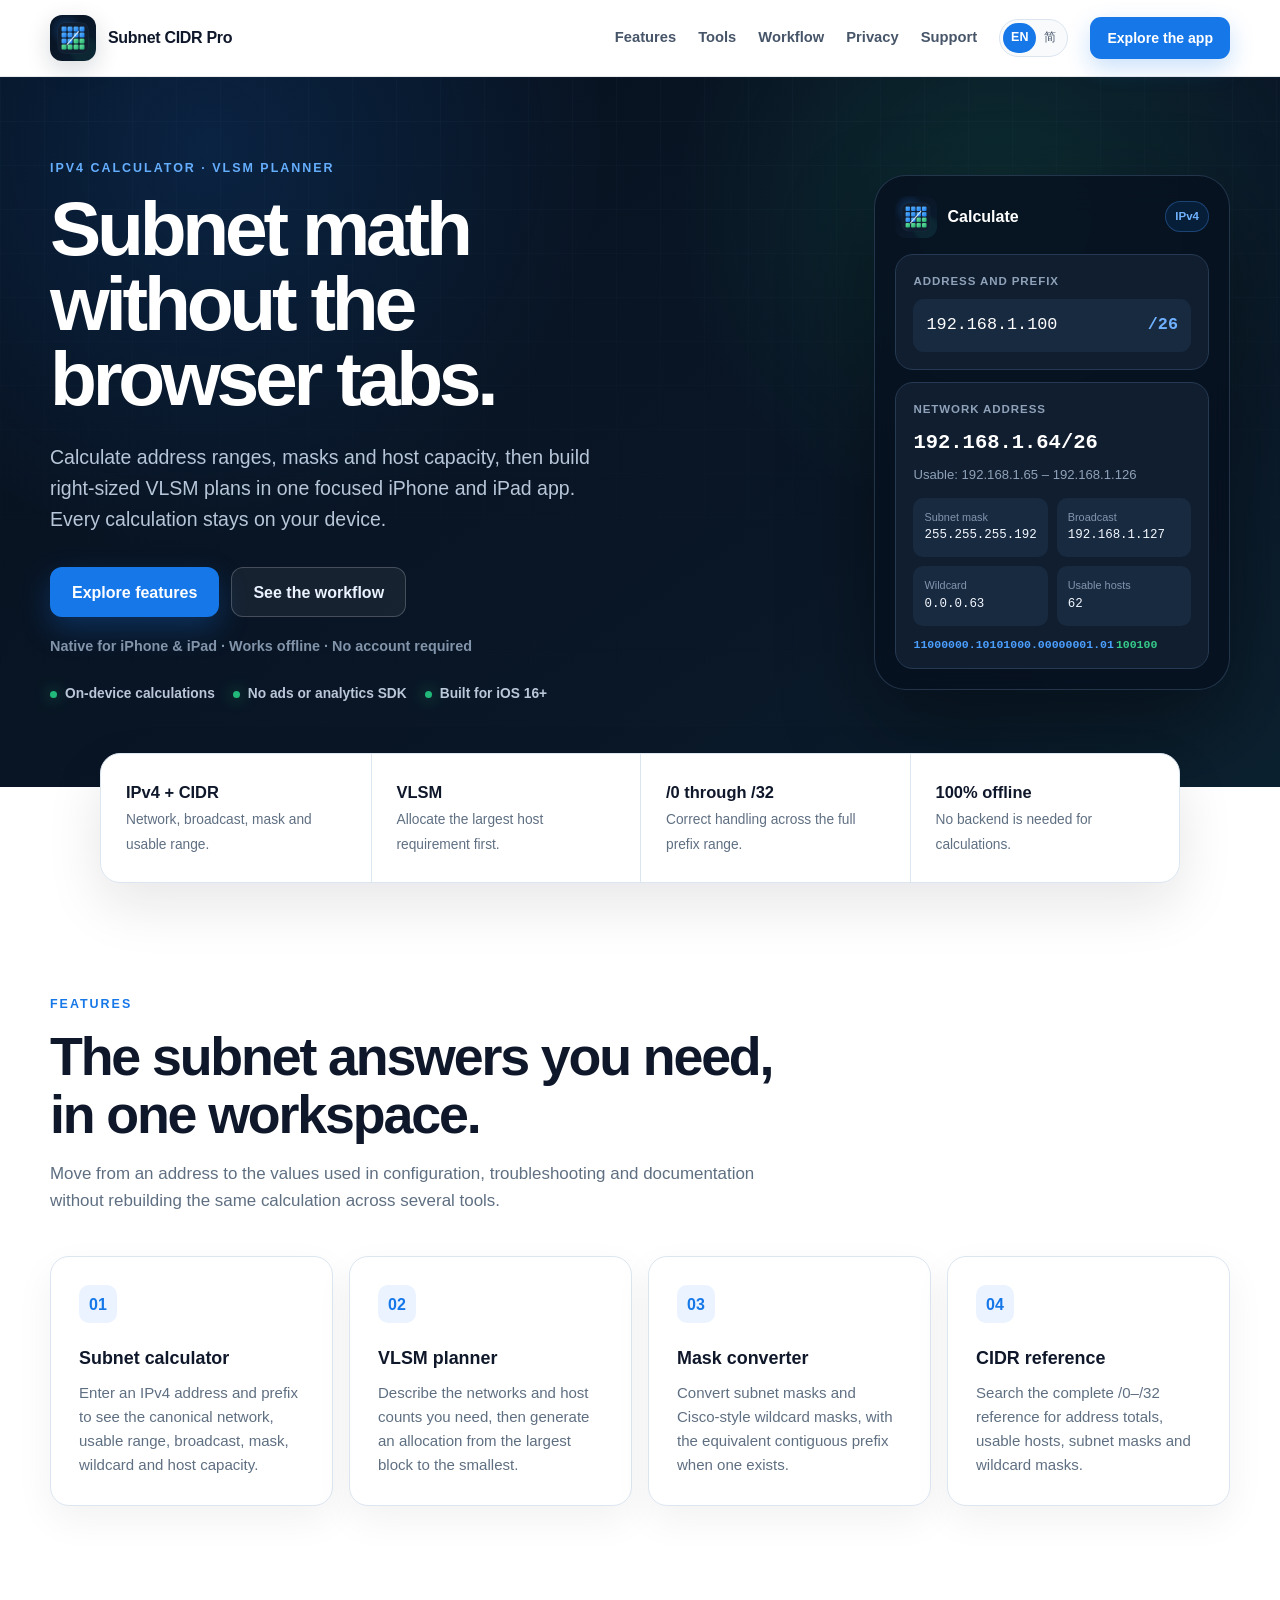
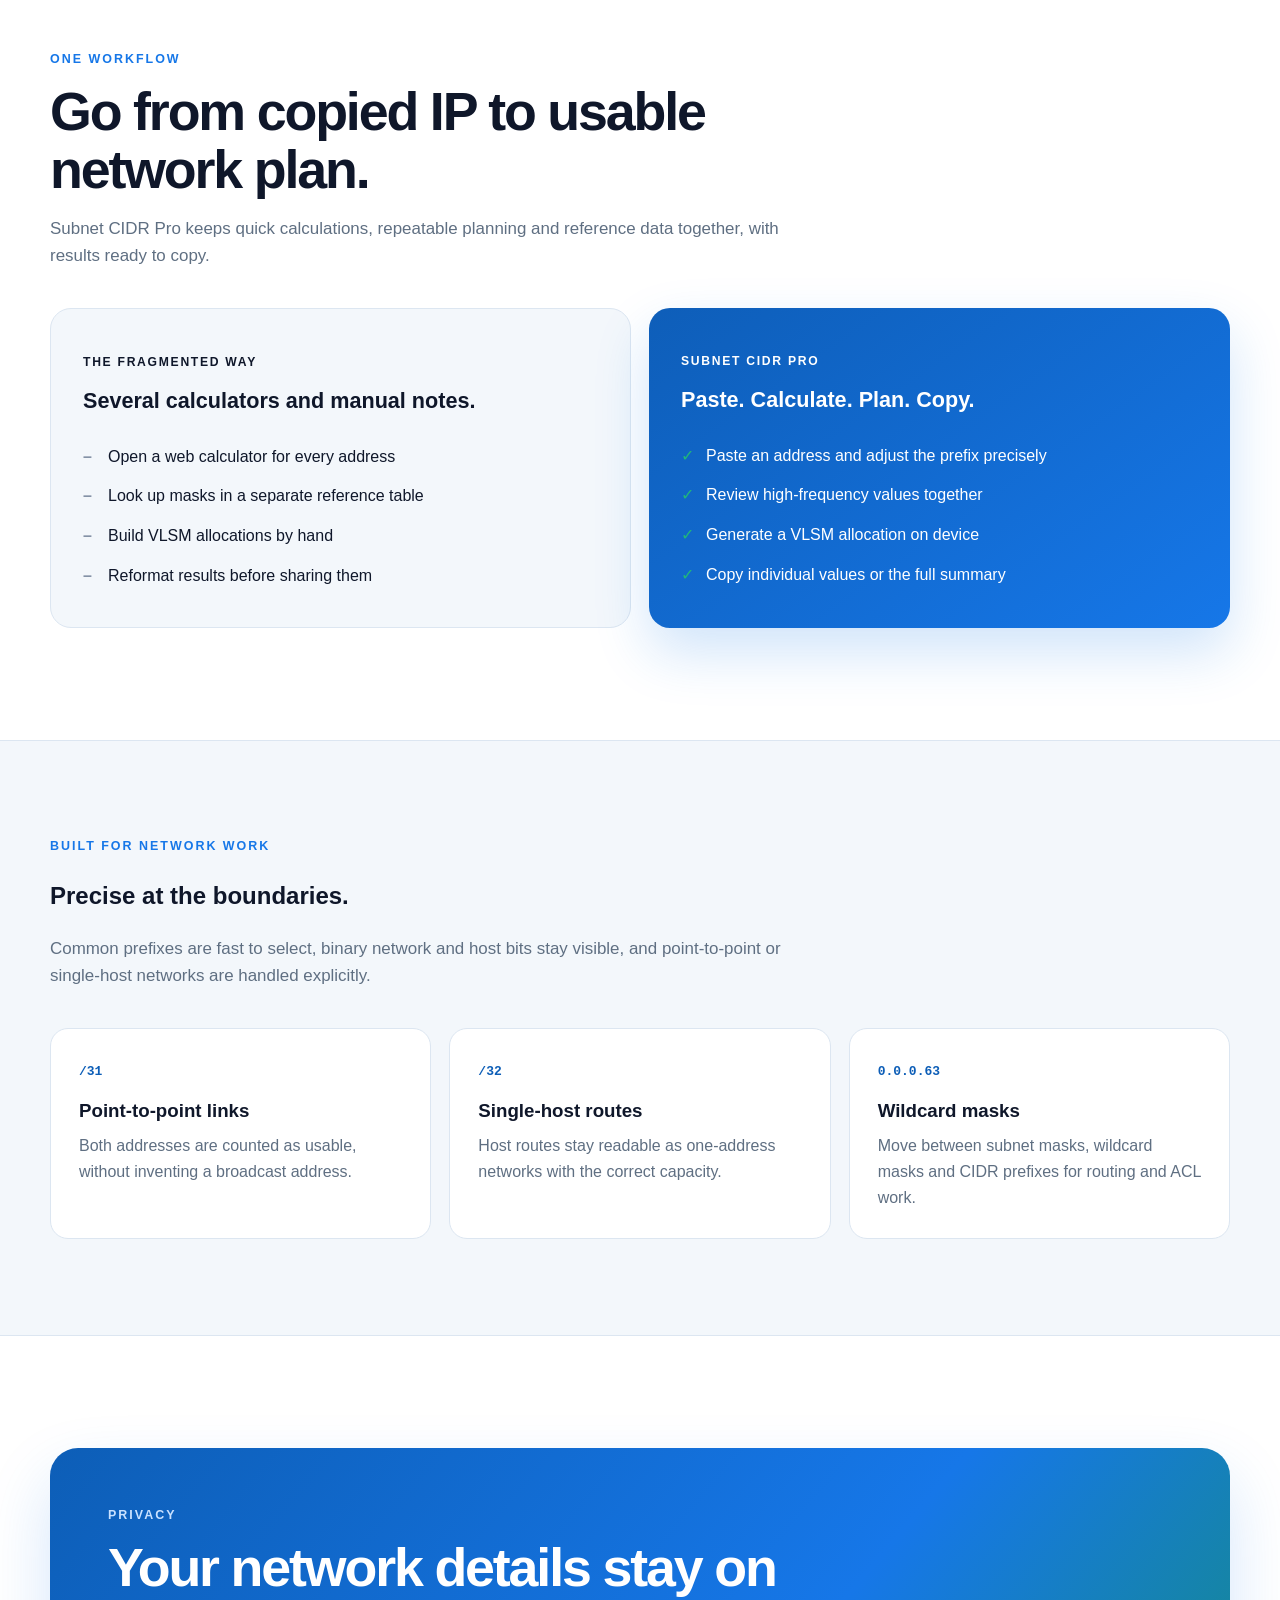
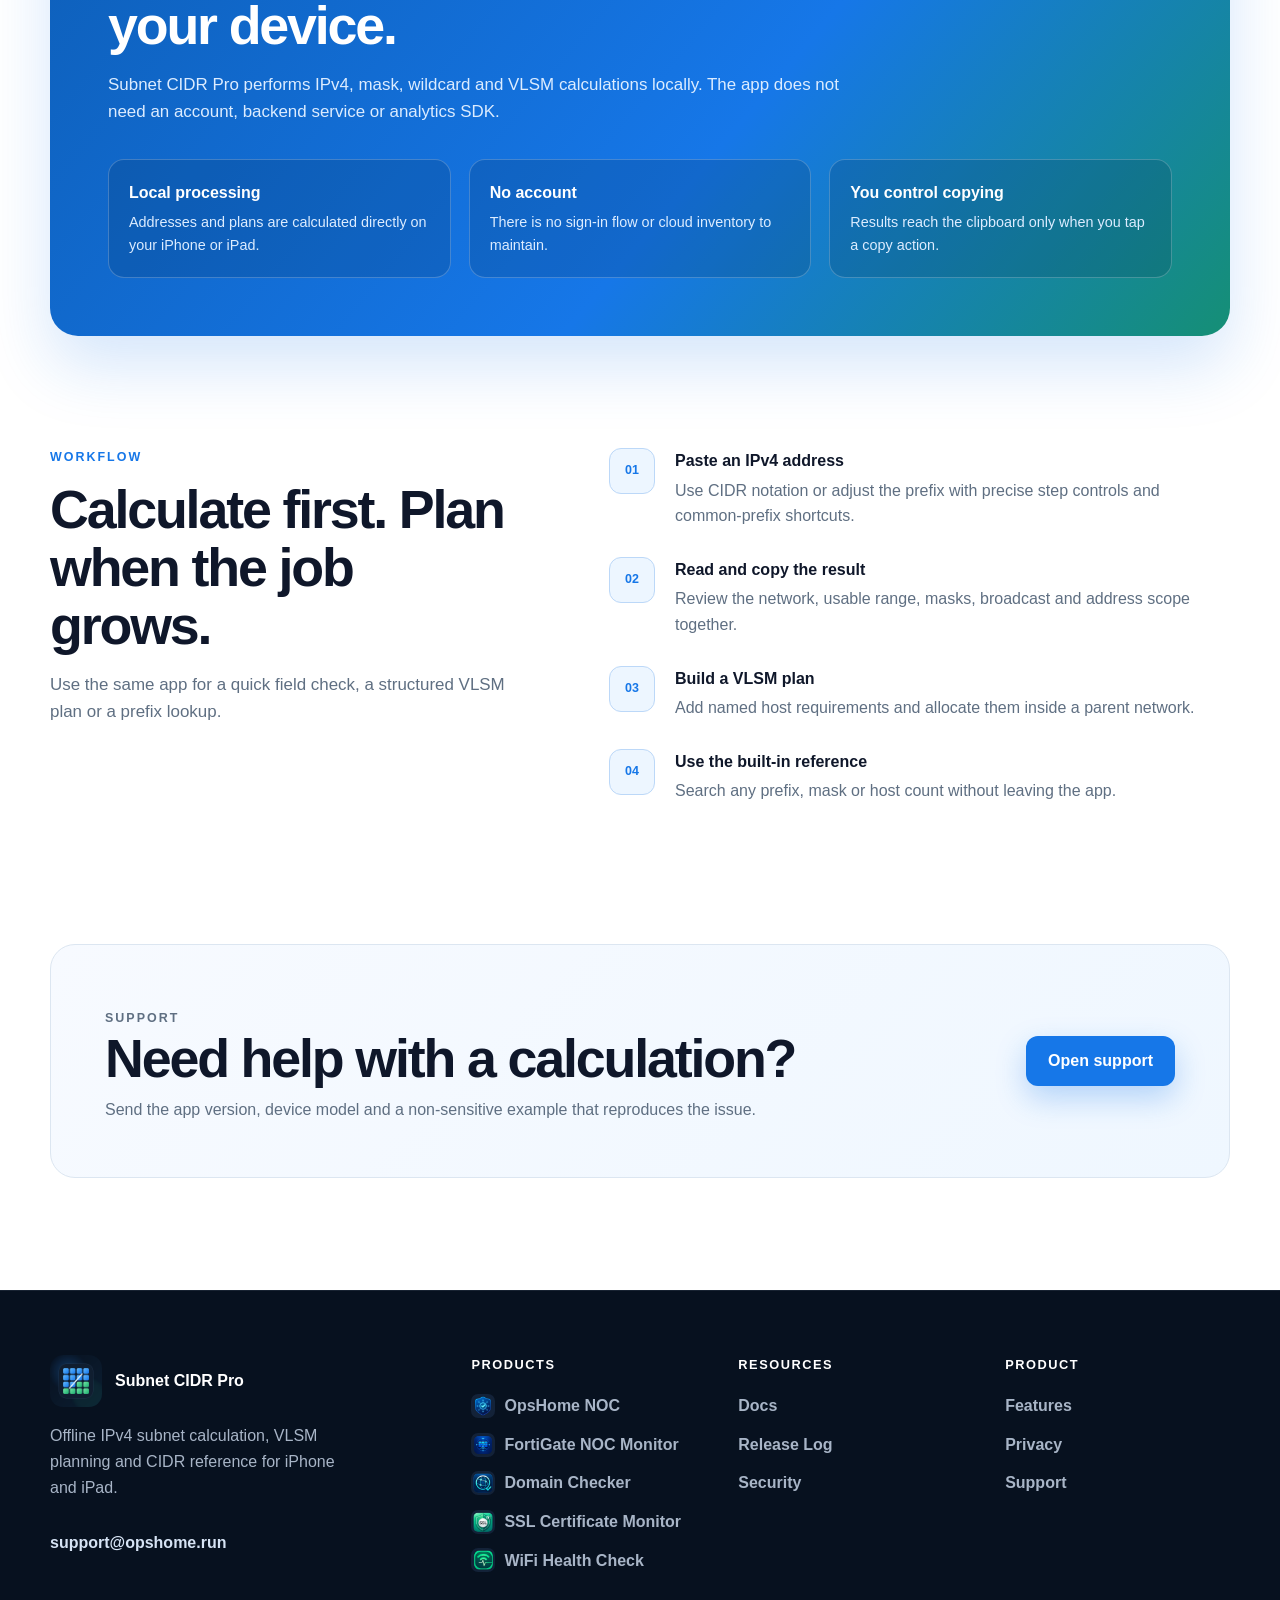
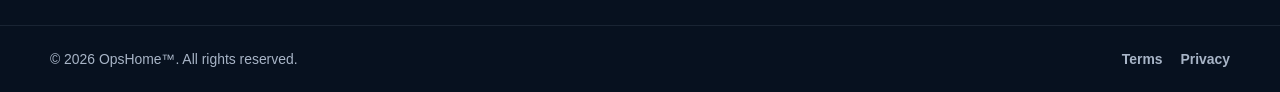
==== docs/index.html @ 318b5d84 "Add files via upload" ====
<!doctype html>
<html lang="en">
<head>
  <meta charset="utf-8">
  <meta name="viewport" content="width=device-width, initial-scale=1">
  <title>Subnet CIDR Pro — IPv4 Calculator & VLSM Planner</title>
  <meta name="description" content="Calculate IPv4 networks, subnet masks, wildcard masks and usable ranges, build VLSM plans, and use a complete CIDR reference offline on iPhone and iPad.">
  <link rel="canonical" href="https://opshome.run/docs/">
  <link rel="alternate" hreflang="en" href="https://opshome.run/docs/">
  <link rel="alternate" hreflang="zh-CN" href="https://opshome.run/docs/zh-cn/">
  <link rel="alternate" hreflang="x-default" href="https://opshome.run/docs/">
  <meta name="robots" content="index,follow,max-image-preview:large,max-snippet:-1">
  <meta property="og:type" content="website">
  <meta property="og:url" content="https://opshome.run/docs/">
  <meta property="og:title" content="Subnet CIDR Pro — IPv4 Calculator & VLSM Planner">
  <meta property="og:description" content="Fast, private IPv4 subnet calculations and VLSM planning on iPhone and iPad.">
  <meta property="og:image" content="https://opshome.run/docs/assets/images/app-logo.png">
  <meta property="og:site_name" content="Subnet CIDR Pro">
  <meta name="twitter:card" content="summary">
  <meta name="twitter:site" content="@opshome_NOC">
  <link rel="icon" sizes="32x32" type="image/png" href="/docs/assets/images/favicon-32.png">
  <link rel="icon" sizes="16x16" type="image/png" href="/docs/assets/images/favicon-16.png">
  <link rel="apple-touch-icon" href="/docs/assets/images/apple-touch-icon.png">
  <link rel="manifest" href="/docs/site.webmanifest">
  <link rel="stylesheet" href="/docs/styles.css?v=20260927-1">
  <link rel="stylesheet" href="/docs/assets/css/header-footer.css?v=20260927-1">
  <script type="application/ld+json">
  {
    "@context": "https://schema.org",
    "@graph": [
      {"@type":"Organization","@id":"https://opshome.run/#organization","name":"OpsHome","url":"https://opshome.run/","logo":"https://opshome.run/brand-logo.png"},
      {"@type":"SoftwareApplication","@id":"https://opshome.run/docs/#app","name":"Subnet CIDR Pro","applicationCategory":"UtilitiesApplication","operatingSystem":"iOS 16 or later, iPadOS 16 or later","url":"https://opshome.run/docs/","description":"An offline IPv4 subnet calculator, VLSM planner, mask converter and CIDR reference for iPhone and iPad.","featureList":["IPv4 and CIDR network calculations","Subnet and wildcard mask conversion","VLSM network planning","Complete prefix reference from /0 to /32","On-device processing"],"publisher":{"@id":"https://opshome.run/#organization"}}
    ]
  }
  </script>
</head>
<body>
  <header class="site-header"><div class="nav">
    <a class="brand" href="/docs/" aria-label="Subnet CIDR Pro home"><img src="/docs/assets/images/app-logo.png" width="46" height="46" alt="Subnet CIDR Pro app icon"><span>Subnet CIDR Pro</span></a>
    <button class="menu-button" type="button" aria-label="Menu" aria-expanded="false" data-menu-button>Menu</button>
    <div class="nav-menu" data-nav-menu>
      <nav class="nav-links" aria-label="Primary navigation"><a href="/docs/#features">Features</a><a href="/docs/#tools">Tools</a><a href="/docs/#workflow">Workflow</a><a href="/docs/privacy/">Privacy</a><a href="/docs/support/">Support</a></nav>
      <div class="lang" aria-label="Language"><a class="active" href="/docs/" lang="en">EN</a><a href="/docs/zh-cn/" lang="zh-Hans">简</a></div>
      <a class="nav-cta" href="#features">Explore the app</a>
    </div>
  </div></header>

  <main>
    <section class="hero"><div class="hero-layout">
      <div class="hero-content">
        <p class="eyebrow">IPv4 CALCULATOR · VLSM PLANNER</p>
        <h1>Subnet math without the browser tabs.</h1>
        <p class="hero-copy">Calculate address ranges, masks and host capacity, then build right-sized VLSM plans in one focused iPhone and iPad app. Every calculation stays on your device.</p>
        <div class="hero-actions"><a class="primary-button" href="#features">Explore features</a><a class="secondary-button" href="#workflow">See the workflow</a></div>
        <p class="hero-microcopy">Native for iPhone &amp; iPad · Works offline · No account required</p>
        <div class="hero-trust" aria-label="Product highlights"><span>On-device calculations</span><span>No ads or analytics SDK</span><span>Built for iOS 16+</span></div>
      </div>
      <div class="app-demo" aria-label="Subnet CIDR Pro network calculation preview">
        <div class="demo-top"><div class="demo-app"><img src="/docs/assets/images/app-logo.png" alt=""><span>Calculate</span></div><span class="demo-badge">IPv4</span></div>
        <div class="demo-card"><span class="demo-label">Address and prefix</span><div class="demo-input"><span>192.168.1.100</span><span class="demo-prefix">/26</span></div></div>
        <div class="demo-result"><span class="demo-label">Network address</span><strong>192.168.1.64/26</strong><div class="demo-range">Usable: 192.168.1.65 – 192.168.1.126</div>
          <div class="demo-grid"><div><span>Subnet mask</span><code>255.255.255.192</code></div><div><span>Broadcast</span><code>192.168.1.127</code></div><div><span>Wildcard</span><code>0.0.0.63</code></div><div><span>Usable hosts</span><code>62</code></div></div>
          <div class="demo-bits" aria-hidden="true"><span class="network">11000000.10101000.00000001.01</span><span class="host">100100</span></div>
        </div>
      </div>
    </div></section>

    <section class="metrics" aria-label="Subnet CIDR Pro capabilities"><div><strong>IPv4 + CIDR</strong><span>Network, broadcast, mask and usable range.</span></div><div><strong>VLSM</strong><span>Allocate the largest host requirement first.</span></div><div><strong>/0 through /32</strong><span>Correct handling across the full prefix range.</span></div><div><strong>100% offline</strong><span>No backend is needed for calculations.</span></div></section>

    <section class="section" id="features"><div class="section-head"><p class="eyebrow">FEATURES</p><h2>The subnet answers you need, in one workspace.</h2><p>Move from an address to the values used in configuration, troubleshooting and documentation without rebuilding the same calculation across several tools.</p></div>
      <div class="feature-grid">
        <article><span class="feature-number">01</span><h3>Subnet calculator</h3><p>Enter an IPv4 address and prefix to see the canonical network, usable range, broadcast, mask, wildcard and host capacity.</p></article>
        <article><span class="feature-number">02</span><h3>VLSM planner</h3><p>Describe the networks and host counts you need, then generate an allocation from the largest block to the smallest.</p></article>
        <article><span class="feature-number">03</span><h3>Mask converter</h3><p>Convert subnet masks and Cisco-style wildcard masks, with the equivalent contiguous prefix when one exists.</p></article>
        <article><span class="feature-number">04</span><h3>CIDR reference</h3><p>Search the complete /0–/32 reference for address totals, usable hosts, subnet masks and wildcard masks.</p></article>
      </div>
    </section>

    <section class="section compare-section"><div class="section-head"><p class="eyebrow">ONE WORKFLOW</p><h2>Go from copied IP to usable network plan.</h2><p>Subnet CIDR Pro keeps quick calculations, repeatable planning and reference data together, with results ready to copy.</p></div>
      <div class="compare-grid">
        <article class="compare-card compare-card--old"><p class="compare-label">THE FRAGMENTED WAY</p><h3>Several calculators and manual notes.</h3><ul><li>Open a web calculator for every address</li><li>Look up masks in a separate reference table</li><li>Build VLSM allocations by hand</li><li>Reformat results before sharing them</li></ul></article>
        <article class="compare-card compare-card--new"><p class="compare-label">SUBNET CIDR PRO</p><h3>Paste. Calculate. Plan. Copy.</h3><ul><li>Paste an address and adjust the prefix precisely</li><li>Review high-frequency values together</li><li>Generate a VLSM allocation on device</li><li>Copy individual values or the full summary</li></ul></article>
      </div>
    </section>

    <section class="tool-band" id="tools"><div class="tool-band__inner"><div class="section-head"><p class="eyebrow">BUILT FOR NETWORK WORK</p><h2>Precise at the boundaries.</h2><p>Common prefixes are fast to select, binary network and host bits stay visible, and point-to-point or single-host networks are handled explicitly.</p></div>
      <div class="tool-grid"><article><code>/31</code><h3>Point-to-point links</h3><p>Both addresses are counted as usable, without inventing a broadcast address.</p></article><article><code>/32</code><h3>Single-host routes</h3><p>Host routes stay readable as one-address networks with the correct capacity.</p></article><article><code>0.0.0.63</code><h3>Wildcard masks</h3><p>Move between subnet masks, wildcard masks and CIDR prefixes for routing and ACL work.</p></article></div>
    </div></section>

    <section class="privacy-band" id="privacy"><div class="section-head"><p class="eyebrow">PRIVACY</p><h2>Your network details stay on your device.</h2><p>Subnet CIDR Pro performs IPv4, mask, wildcard and VLSM calculations locally. The app does not need an account, backend service or analytics SDK.</p></div><div class="privacy-grid"><div><strong>Local processing</strong><span>Addresses and plans are calculated directly on your iPhone or iPad.</span></div><div><strong>No account</strong><span>There is no sign-in flow or cloud inventory to maintain.</span></div><div><strong>You control copying</strong><span>Results reach the clipboard only when you tap a copy action.</span></div></div></section>

    <section class="split-section" id="workflow"><div><p class="eyebrow">WORKFLOW</p><h2>Calculate first. Plan when the job grows.</h2><p>Use the same app for a quick field check, a structured VLSM plan or a prefix lookup.</p></div><ol class="steps"><li><span>Paste an IPv4 address</span><p>Use CIDR notation or adjust the prefix with precise step controls and common-prefix shortcuts.</p></li><li><span>Read and copy the result</span><p>Review the network, usable range, masks, broadcast and address scope together.</p></li><li><span>Build a VLSM plan</span><p>Add named host requirements and allocate them inside a parent network.</p></li><li><span>Use the built-in reference</span><p>Search any prefix, mask or host count without leaving the app.</p></li></ol></section>

    <section class="cta-band"><div><p class="eyebrow">SUPPORT</p><h2>Need help with a calculation?</h2><p>Send the app version, device model and a non-sensitive example that reproduces the issue.</p></div><a class="primary-button" href="/docs/support/">Open support</a></section>
  </main>

  <footer class="site-footer"><div class="site-footer__main">
    <div class="site-footer__brand"><a class="site-footer__brandmark" href="/docs/"><img src="/docs/assets/images/app-logo.png" width="52" height="52" alt="Subnet CIDR Pro logo"><span>Subnet CIDR Pro</span></a><p class="site-footer__brandcopy">Offline IPv4 subnet calculation, VLSM planning and CIDR reference for iPhone and iPad.</p><a class="site-footer__contact" href="mailto:support@opshome.run">support@opshome.run</a></div>
    <section class="site-footer__column" aria-labelledby="footer-products"><h2 id="footer-products">Products</h2><div class="site-footer__links"><a class="site-footer__link" href="https://app.opshome.run/"><span class="site-footer__product-icon"><img src="/docs/assets/images/opshome-logo.png" alt=""></span><span>OpsHome NOC</span></a><a class="site-footer__link" href="https://fgt.opshome.run/"><span class="site-footer__product-icon"><img src="/docs/assets/images/fgt-logo.webp" alt=""></span><span>FortiGate NOC Monitor</span></a><a class="site-footer__link" href="https://domain.opshome.run/"><span class="site-footer__product-icon"><img src="/docs/assets/images/domain-checker-logo.webp" alt=""></span><span>Domain Checker</span></a><a class="site-footer__link" href="https://ssl.opshome.run/"><span class="site-footer__product-icon"><img src="/docs/assets/images/ssl-monitor-logo.webp" alt=""></span><span>SSL Certificate Monitor</span></a><a class="site-footer__link" href="https://wifi.opshome.run/"><span class="site-footer__product-icon"><img src="/docs/assets/images/wifi-health-logo.webp" alt=""></span><span>WiFi Health Check</span></a></div></section>
    <section class="site-footer__column" aria-labelledby="footer-resources"><h2 id="footer-resources">Resources</h2><div class="site-footer__links"><a class="site-footer__link" href="https://docs.opshome.run/">Docs</a><a class="site-footer__link" href="https://docs.opshome.run/release-notes.html">Release Log</a><a class="site-footer__link" href="https://app.opshome.run/security.html">Security</a></div></section>
    <section class="site-footer__column" aria-labelledby="footer-support"><h2 id="footer-support">Product</h2><div class="site-footer__links"><a class="site-footer__link" href="/docs/#features">Features</a><a class="site-footer__link" href="/docs/privacy/">Privacy</a><a class="site-footer__link" href="/docs/support/">Support</a></div></section>
  </div><div class="site-footer__bottom-wrap"><div class="site-footer__bottom"><p>© 2026 OpsHome™. All rights reserved.</p><div class="site-footer__legal"><a href="/docs/terms/">Terms</a><a href="/docs/privacy/">Privacy</a></div></div></div></footer>
  <script defer src="/docs/assets/js/main.js?v=20260927-1"></script>
</body>
</html>
---- docs/styles.css ----
:root {
  color-scheme: light;
  --ink: #0f172a;
  --muted: #5f6f82;
  --line: #dce6f1;
  --soft: #f3f7fb;
  --blue: #1677e8;
  --blue-dark: #0d5eb7;
  --green: #21b879;
  --navy: #07111f;
  --panel: #101d2e;
  font-family: Inter, ui-sans-serif, -apple-system, BlinkMacSystemFont, "Segoe UI", sans-serif;
  font-synthesis: none;
}

html { scroll-behavior: smooth; }
body { margin: 0; color: var(--ink); background: #fff; line-height: 1.6; }
img { max-width: 100%; }
button, input { font: inherit; }

.hero {
  position: relative;
  overflow: hidden;
  background:
    radial-gradient(circle at 78% 18%, rgba(33, 184, 121, 0.14), transparent 28%),
    radial-gradient(circle at 16% 10%, rgba(22, 119, 232, 0.17), transparent 32%),
    linear-gradient(145deg, #07111f, #0a1727 66%, #0c2130);
}

.hero::after {
  content: "";
  position: absolute;
  inset: 0;
  pointer-events: none;
  background-image: linear-gradient(rgba(125, 165, 210, 0.035) 1px, transparent 1px), linear-gradient(90deg, rgba(125, 165, 210, 0.035) 1px, transparent 1px);
  background-size: 44px 44px;
  mask-image: linear-gradient(to bottom, #000, transparent 88%);
}

.hero-layout {
  position: relative;
  z-index: 1;
  width: min(1180px, calc(100% - 40px));
  min-height: 690px;
  margin: 0 auto;
  padding: 82px 0;
  display: grid;
  grid-template-columns: minmax(0, 1fr) minmax(390px, 0.88fr);
  align-items: center;
  gap: clamp(42px, 7vw, 92px);
}

.eyebrow {
  margin: 0 0 12px;
  color: var(--blue);
  font-size: 0.78rem;
  font-weight: 850;
  letter-spacing: 0.16em;
  text-transform: uppercase;
}

.hero .eyebrow { color: #65aefe; }
.hero h1 {
  max-width: 720px;
  margin: 0;
  color: #fff;
  font-size: clamp(3rem, 6vw, 5.4rem);
  line-height: 0.98;
  letter-spacing: -0.055em;
}
.hero-copy { max-width: 680px; margin: 25px 0 0; color: #b7c6d9; font-size: clamp(1.05rem, 2vw, 1.22rem); }
.hero-actions { display: flex; flex-wrap: wrap; gap: 12px; margin-top: 32px; }
.primary-button,
.secondary-button {
  display: inline-flex;
  min-height: 50px;
  padding: 0 21px;
  align-items: center;
  justify-content: center;
  border: 1px solid transparent;
  border-radius: 12px;
  text-decoration: none;
  font-weight: 800;
  transition: transform 160ms ease, box-shadow 160ms ease, background 160ms ease;
}
.primary-button { color: #fff; background: var(--blue); box-shadow: 0 12px 30px rgba(22, 119, 232, 0.28); }
.secondary-button { color: var(--ink); background: #fff; border-color: var(--line); }
.hero .secondary-button { color: #eaf3ff; background: rgba(255,255,255,.06); border-color: rgba(255,255,255,.2); }
.primary-button:hover,
.secondary-button:hover { transform: translateY(-2px); }
.hero-microcopy { margin: 18px 0 0; color: #8294aa; font-size: 0.9rem; font-weight: 650; }
.hero-trust { display: flex; flex-wrap: wrap; gap: 18px; margin-top: 25px; color: #b9c7d9; font-size: 0.86rem; font-weight: 700; }
.hero-trust span::before { content: ""; display: inline-block; width: 7px; height: 7px; margin-right: 8px; border-radius: 50%; background: var(--green); box-shadow: 0 0 15px rgba(33,184,121,.8); }

.app-demo {
  position: relative;
  max-width: 470px;
  justify-self: end;
  padding: 20px;
  border: 1px solid rgba(126, 164, 207, 0.24);
  border-radius: 32px;
  background: rgba(7, 17, 31, 0.82);
  box-shadow: 0 35px 90px rgba(0, 0, 0, 0.4);
  backdrop-filter: blur(18px);
}
.demo-top { display: flex; align-items: center; justify-content: space-between; margin-bottom: 16px; color: #fff; font-weight: 800; }
.demo-app { display: flex; align-items: center; gap: 10px; }
.demo-app img { width: 42px; height: 42px; border-radius: 11px; }
.demo-badge { padding: 5px 9px; color: #70b2ff; border: 1px solid rgba(73, 155, 255, .3); border-radius: 999px; background: rgba(22,119,232,.12); font-size: .72rem; }
.demo-card { padding: 17px; border: 1px solid #263a53; border-radius: 18px; background: #111e2f; }
.demo-label { display: block; margin-bottom: 9px; color: #8fa2b9; font-size: .72rem; font-weight: 800; letter-spacing: .08em; text-transform: uppercase; }
.demo-input { display: flex; justify-content: space-between; gap: 10px; padding: 13px; color: #fff; border-radius: 11px; background: #182a40; font-family: ui-monospace, SFMono-Regular, Menlo, monospace; font-size: 1.05rem; }
.demo-prefix { color: #70b2ff; font-weight: 800; }
.demo-result { margin-top: 12px; padding: 17px; border: 1px solid #263a53; border-radius: 18px; background: #111e2f; }
.demo-result strong { display: block; color: #fff; font-family: ui-monospace, SFMono-Regular, Menlo, monospace; font-size: 1.28rem; }
.demo-range { margin-top: 4px; color: #8fa2b9; font-size: .82rem; }
.demo-grid { display: grid; grid-template-columns: 1fr 1fr; gap: 9px; margin-top: 13px; }
.demo-grid div { min-width: 0; padding: 11px; border-radius: 10px; background: #182a40; }
.demo-grid span { display: block; color: #8195ad; font-size: .68rem; }
.demo-grid code { display: block; overflow: hidden; color: #f4f8ff; font-size: .78rem; text-overflow: ellipsis; white-space: nowrap; }
.demo-bits { display: flex; gap: 2px; margin-top: 12px; font: 700 .72rem ui-monospace, monospace; }
.demo-bits .network { color: #4b9fff; }
.demo-bits .host { color: #36cb8b; }

.metrics {
  width: min(1080px, calc(100% - 40px));
  margin: -34px auto 0;
  position: relative;
  z-index: 3;
  display: grid;
  grid-template-columns: repeat(4, 1fr);
  border: 1px solid var(--line);
  border-radius: 20px;
  background: #fff;
  box-shadow: 0 22px 55px rgba(15, 23, 42, .1);
}
.metrics div { padding: 25px; }
.metrics div + div { border-left: 1px solid var(--line); }
.metrics strong { display: block; color: var(--ink); font-size: 1.03rem; }
.metrics span { color: var(--muted); font-size: .86rem; }

.section,
.split-section,
.privacy-band,
.cta-band { width: min(1180px, calc(100% - 40px)); margin: 0 auto; }
.section { padding: 112px 0; }
.section-head { max-width: 760px; }
.section h2,
.split-section h2,
.privacy-band h2,
.cta-band h2,
.page-hero h1 { margin: 0; font-size: clamp(2rem, 4.2vw, 3.45rem); line-height: 1.08; letter-spacing: -.04em; }
.section-head > p:last-child,
.split-section > div > p:last-child,
.privacy-band .section-head > p:last-child { color: var(--muted); font-size: 1.06rem; }

.feature-grid { display: grid; grid-template-columns: repeat(4, 1fr); gap: 16px; margin-top: 42px; }
.feature-grid article { padding: 28px; border: 1px solid var(--line); border-radius: 19px; background: #fff; box-shadow: 0 14px 38px rgba(15, 23, 42, .055); }
.feature-number { display: inline-grid; width: 38px; height: 38px; place-items: center; color: var(--blue); border-radius: 10px; background: #eaf3ff; font-weight: 850; }
.feature-grid h3 { margin: 21px 0 8px; font-size: 1.12rem; }
.feature-grid p { margin: 0; color: var(--muted); font-size: .94rem; }

.compare-section { padding-top: 32px; }
.compare-grid { display: grid; grid-template-columns: 1fr 1fr; gap: 18px; margin-top: 38px; }
.compare-card { padding: 32px; border-radius: 21px; }
.compare-card--old { border: 1px solid var(--line); background: var(--soft); }
.compare-card--new { color: #fff; background: linear-gradient(145deg, #0e5eb9, #1677e8); box-shadow: 0 24px 55px rgba(22,119,232,.2); }
.compare-label { font-size: .76rem; font-weight: 850; letter-spacing: .14em; }
.compare-card h3 { margin: 8px 0 18px; font-size: 1.35rem; }
.compare-card ul { margin: 0; padding: 0; list-style: none; }
.compare-card li { position: relative; padding: 7px 0 7px 25px; }
.compare-card li::before { content: "✓"; position: absolute; left: 0; color: var(--green); font-weight: 900; }
.compare-card--old li::before { content: "–"; color: #8492a6; }

.tool-band { padding: 96px 0; background: var(--soft); border-block: 1px solid var(--line); }
.tool-band__inner { width: min(1180px, calc(100% - 40px)); margin: 0 auto; }
.tool-grid { display: grid; grid-template-columns: repeat(3, 1fr); gap: 18px; margin-top: 38px; }
.tool-grid article { padding: 28px; border-radius: 18px; background: #fff; border: 1px solid var(--line); }
.tool-grid code { color: var(--blue-dark); font-weight: 800; }
.tool-grid h3 { margin: 14px 0 7px; }
.tool-grid p { margin: 0; color: var(--muted); }

.privacy-band {
  margin-top: 112px;
  padding: 58px;
  color: #fff;
  border-radius: 28px;
  background: linear-gradient(130deg, #0d5eb7, #1677e8 58%, #158f75);
  box-shadow: 0 30px 65px rgba(22, 119, 232, .18);
}
.privacy-band .eyebrow { color: #c9e1ff; }
.privacy-band .section-head > p:last-child { color: #dcecff; }
.privacy-grid { display: grid; grid-template-columns: repeat(3, 1fr); gap: 18px; margin-top: 34px; }
.privacy-grid div { padding: 20px; border: 1px solid rgba(255,255,255,.22); border-radius: 16px; background: rgba(4, 39, 78, .18); }
.privacy-grid strong,
.privacy-grid span { display: block; }
.privacy-grid span { margin-top: 5px; color: #dcecff; font-size: .9rem; }

.split-section { padding: 112px 0; display: grid; grid-template-columns: .85fr 1.15fr; gap: clamp(40px, 8vw, 100px); }
.steps { margin: 0; padding: 0; list-style: none; counter-reset: step; }
.steps li { position: relative; padding: 0 0 28px 66px; counter-increment: step; }
.steps li::before { content: counter(step, decimal-leading-zero); position: absolute; left: 0; top: 0; display: grid; width: 44px; height: 44px; place-items: center; color: var(--blue); border: 1px solid #bcd8f8; border-radius: 12px; background: #edf6ff; font-size: .78rem; font-weight: 850; }
.steps span { display: block; font-weight: 820; }
.steps p { margin: 4px 0 0; color: var(--muted); }

.cta-band { margin-bottom: 112px; padding: 54px; display: flex; align-items: center; justify-content: space-between; gap: 32px; border: 1px solid var(--line); border-radius: 25px; background: linear-gradient(135deg, #f7faff, #eff7ff); }
.cta-band p { margin: 10px 0 0; color: var(--muted); }

.page-hero { padding: 90px max(20px, calc((100% - 980px) / 2)); background: linear-gradient(145deg, #f0f7ff, #f8fbfe); border-bottom: 1px solid var(--line); }
.page-lead { max-width: 720px; color: var(--muted); font-size: 1.08rem; }
.page-content { width: min(820px, calc(100% - 40px)); margin: 0 auto; padding: 72px 0 110px; }
.page-content h2 { margin: 38px 0 9px; font-size: 1.35rem; }
.page-content h2:first-child { margin-top: 0; }
.page-content p,
.page-content li { color: #53657a; }
.page-content a { color: var(--blue-dark); font-weight: 700; }
.page-content .cta-row { display: flex; flex-wrap: wrap; gap: 12px; margin-top: 38px; }

@media (max-width: 960px) {
  .hero-layout { grid-template-columns: 1fr; padding: 70px 0 100px; }
  .app-demo { justify-self: start; width: min(100%, 540px); max-width: none; }
  .metrics { grid-template-columns: 1fr 1fr; }
  .metrics div:nth-child(3) { border-left: 0; border-top: 1px solid var(--line); }
  .metrics div:nth-child(4) { border-top: 1px solid var(--line); }
  .feature-grid { grid-template-columns: 1fr 1fr; }
  .tool-grid { grid-template-columns: 1fr; }
}

@media (max-width: 680px) {
  .hero-layout { width: min(100% - 30px, 1180px); min-height: auto; padding-top: 56px; }
  .hero h1 { font-size: clamp(2.65rem, 13vw, 4rem); }
  .hero-actions a { width: 100%; }
  .app-demo { padding: 13px; border-radius: 23px; }
  .demo-grid { grid-template-columns: 1fr; }
  .metrics { margin-top: -42px; grid-template-columns: 1fr; }
  .metrics div + div { border-left: 0; border-top: 1px solid var(--line); }
  .section { padding: 82px 0; }
  .feature-grid,
  .compare-grid,
  .privacy-grid { grid-template-columns: 1fr; }
  .privacy-band { width: 100%; margin-top: 70px; padding: 58px 20px; border-radius: 0; }
  .split-section { padding: 82px 0; grid-template-columns: 1fr; gap: 40px; }
  .cta-band { margin-bottom: 80px; padding: 35px 24px; align-items: flex-start; flex-direction: column; }
  .cta-band .primary-button { width: 100%; }
  .page-hero { padding-top: 64px; padding-bottom: 64px; }
}

@media (prefers-reduced-motion: reduce) {
  html { scroll-behavior: auto; }
  *, *::before, *::after { transition-duration: .01ms !important; }
}
---- docs/assets/css/header-footer.css ----
* { box-sizing: border-box; }

.site-header {
  position: sticky;
  top: 0;
  z-index: 50;
  background: rgba(255, 255, 255, 0.94);
  border-bottom: 1px solid rgba(15, 23, 42, 0.09);
  backdrop-filter: blur(18px);
}

.nav {
  width: min(1180px, calc(100% - 40px));
  min-height: 76px;
  margin: 0 auto;
  display: flex;
  align-items: center;
  gap: 28px;
}

.brand {
  display: inline-flex;
  align-items: center;
  gap: 12px;
  color: #0f172a;
  text-decoration: none;
  font-weight: 800;
  letter-spacing: -0.02em;
  white-space: nowrap;
}

.brand img {
  width: 46px;
  height: 46px;
  border-radius: 12px;
  box-shadow: 0 8px 24px rgba(15, 23, 42, 0.16);
}

.nav-menu {
  flex: 1;
  display: flex;
  align-items: center;
  justify-content: flex-end;
  gap: 22px;
}

.nav-links { display: flex; align-items: center; gap: 22px; }
.nav-links a,
.lang a {
  color: #475569;
  text-decoration: none;
  font-size: 0.92rem;
  font-weight: 700;
}

.nav-links a:hover,
.nav-links a[aria-current="page"] { color: #1677e8; }

.lang {
  display: inline-flex;
  align-items: center;
  padding: 3px;
  border: 1px solid #dbe4ef;
  border-radius: 999px;
  background: #f8fafc;
}

.lang a {
  padding: 5px 8px;
  border-radius: 999px;
  font-size: 0.78rem;
}

.lang a.active { color: #fff; background: #1677e8; }

.nav-cta {
  display: inline-flex;
  align-items: center;
  justify-content: center;
  min-height: 42px;
  padding: 0 17px;
  color: #fff;
  text-decoration: none;
  font-size: 0.88rem;
  font-weight: 800;
  border-radius: 11px;
  background: #1677e8;
  box-shadow: 0 9px 24px rgba(22, 119, 232, 0.23);
}

.menu-button {
  display: none;
  margin-left: auto;
  padding: 9px 12px;
  color: #0f172a;
  font: inherit;
  font-weight: 800;
  border: 1px solid #dbe4ef;
  border-radius: 10px;
  background: #fff;
}

.site-header a:focus-visible,
.menu-button:focus-visible,
.site-footer a:focus-visible {
  outline: 3px solid rgba(22, 119, 232, 0.42);
  outline-offset: 4px;
}

.site-footer {
  color: #a8b5c7;
  background: #07111f;
  border-top: 1px solid rgba(148, 163, 184, 0.12);
}

.site-footer a { color: inherit; text-decoration: none; }

.site-footer__main {
  width: min(1180px, calc(100% - 40px));
  margin: 0 auto;
  padding: 64px 0 52px;
  display: grid;
  grid-template-columns: minmax(250px, 1.35fr) repeat(3, minmax(150px, 0.8fr));
  gap: 42px;
}

.site-footer__brandmark {
  display: flex;
  align-items: center;
  gap: 13px;
  color: #fff !important;
  font-weight: 800;
}

.site-footer__brandmark img {
  width: 52px;
  height: 52px;
  border-radius: 13px;
}

.site-footer__brandcopy { max-width: 310px; line-height: 1.65; }
.site-footer__contact { display: inline-flex; margin-top: 12px; color: #d6e3f4 !important; font-weight: 700; }
.site-footer__column h2 { margin: 0 0 18px; color: #fff; font-size: 0.8rem; letter-spacing: 0.12em; text-transform: uppercase; }
.site-footer__links { display: grid; gap: 13px; }
.site-footer__links a { font-weight: 650; }
.site-footer__links a:hover { color: #fff; }
.site-footer__link { display: flex; align-items: center; gap: 9px; font-weight: 650; }
.site-footer__link:hover,
.site-footer__contact:hover { color: #fff !important; }
.site-footer__product-icon { width: 24px; height: 24px; padding: 2px; overflow: hidden; border-radius: 7px; background: #132238; }
.site-footer__product-icon img { width: 100%; height: 100%; object-fit: contain; border-radius: 5px; }

.site-footer__bottom-wrap { border-top: 1px solid rgba(148, 163, 184, 0.13); }
.site-footer__bottom {
  width: min(1180px, calc(100% - 40px));
  margin: 0 auto;
  padding: 22px 0;
  display: flex;
  justify-content: space-between;
  gap: 22px;
  font-size: 0.87rem;
}
.site-footer__bottom p { margin: 0; }
.site-footer__legal { display: flex; gap: 18px; font-weight: 700; }

@media (max-width: 900px) {
  .menu-button { display: block; }
  .nav-menu {
    position: absolute;
    top: calc(100% + 1px);
    left: 20px;
    right: 20px;
    display: none;
    align-items: stretch;
    padding: 20px;
    border: 1px solid #dbe4ef;
    border-radius: 0 0 18px 18px;
    background: #fff;
    box-shadow: 0 20px 45px rgba(15, 23, 42, 0.14);
  }
  .nav-menu.open { display: grid; }
  .nav-links { display: grid; gap: 0; }
  .nav-links a { padding: 11px 4px; border-bottom: 1px solid #edf2f7; }
  .lang { justify-self: start; }
  .nav-cta { width: 100%; }
  .site-footer__main { grid-template-columns: repeat(2, minmax(0, 1fr)); }
}

@media (max-width: 560px) {
  .nav { width: min(100% - 28px, 1180px); min-height: 68px; }
  .brand span { font-size: 0.92rem; }
  .brand img { width: 40px; height: 40px; }
  .site-footer__main { grid-template-columns: 1fr; gap: 34px; padding-top: 48px; }
  .site-footer__bottom { flex-direction: column; }
}
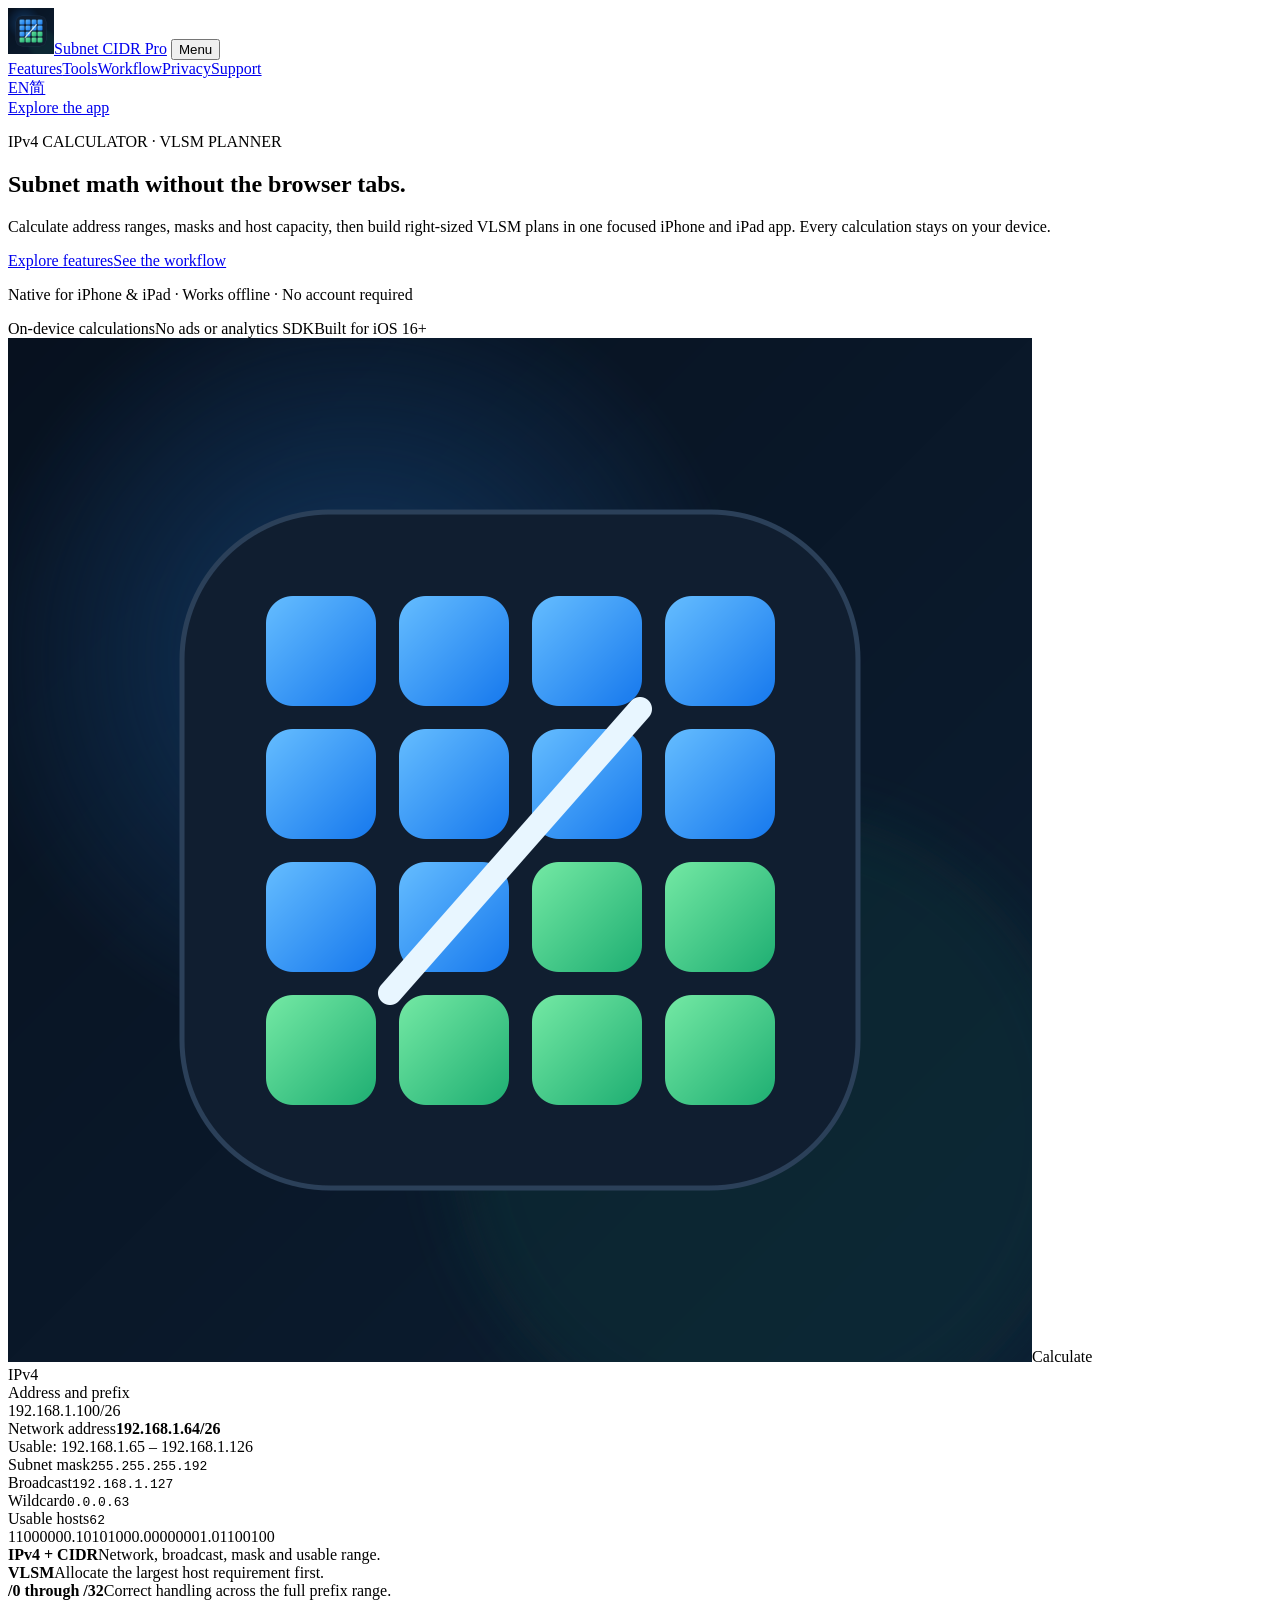
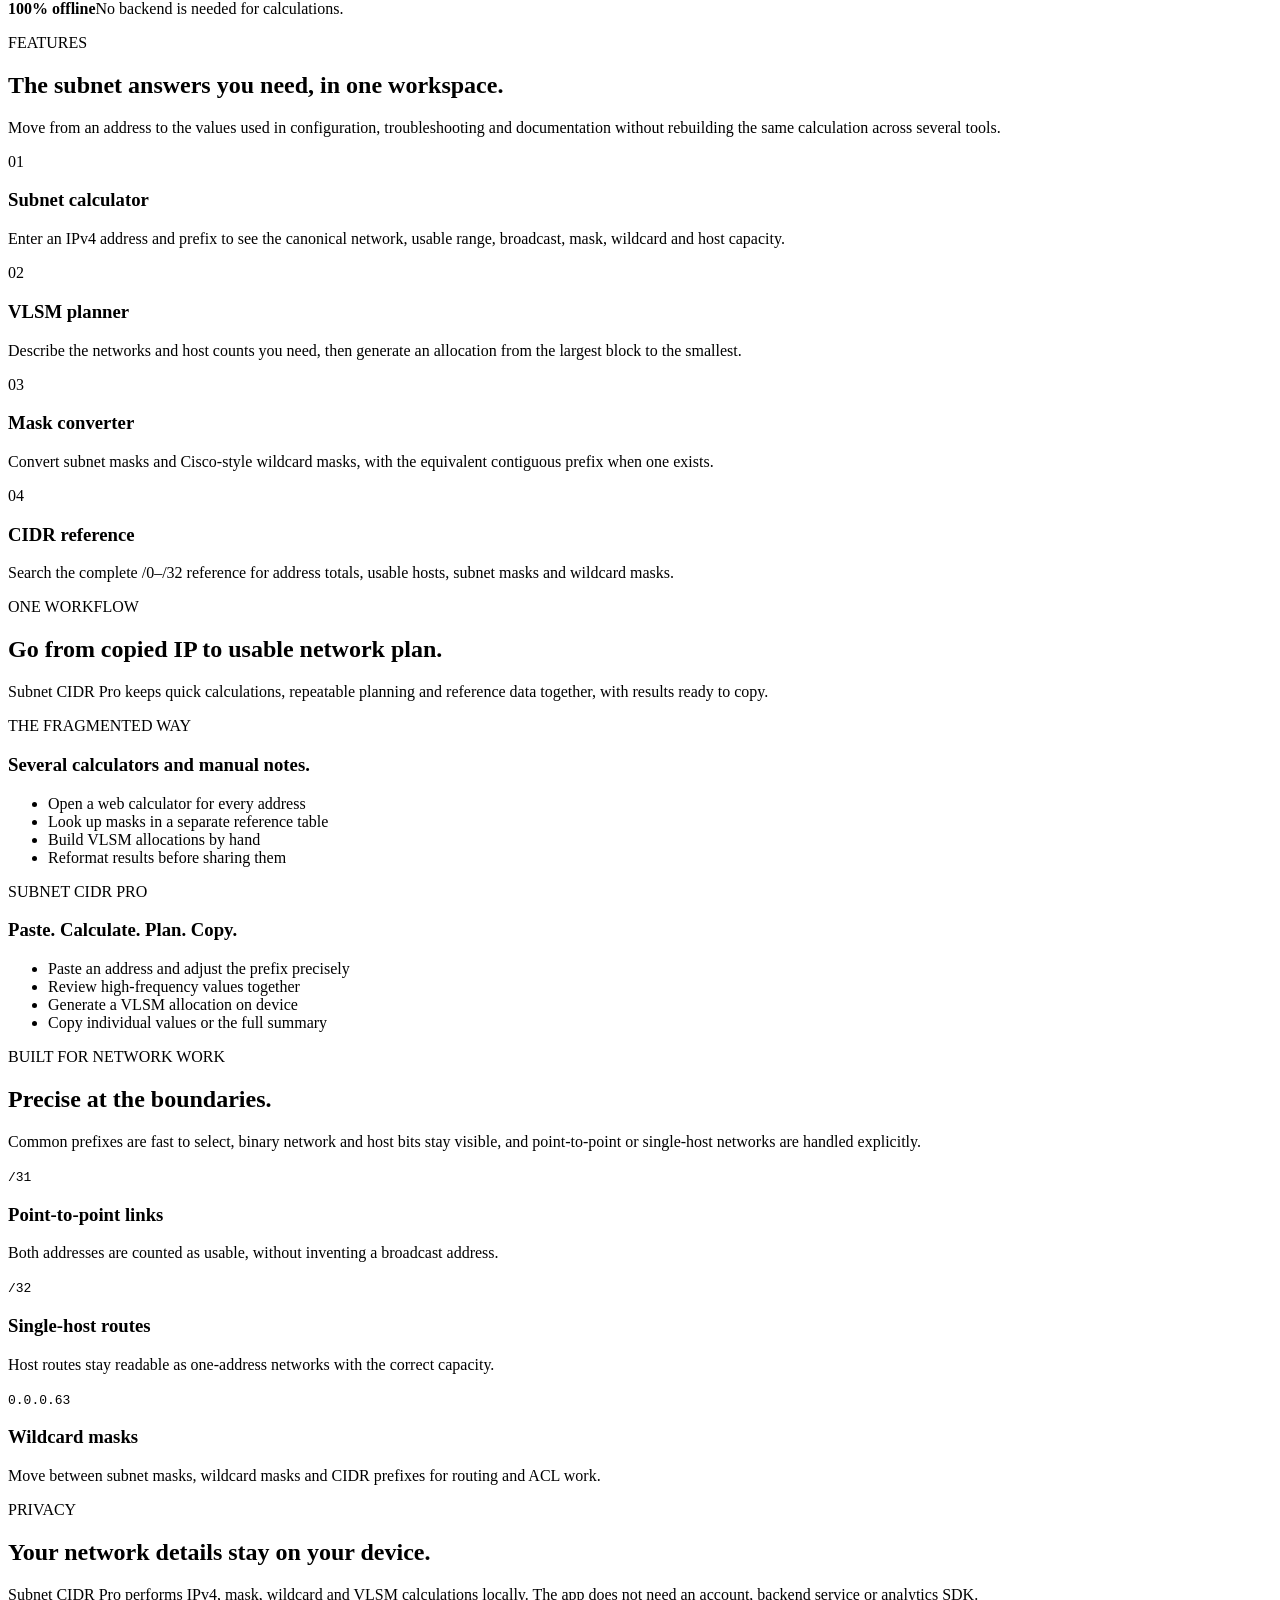
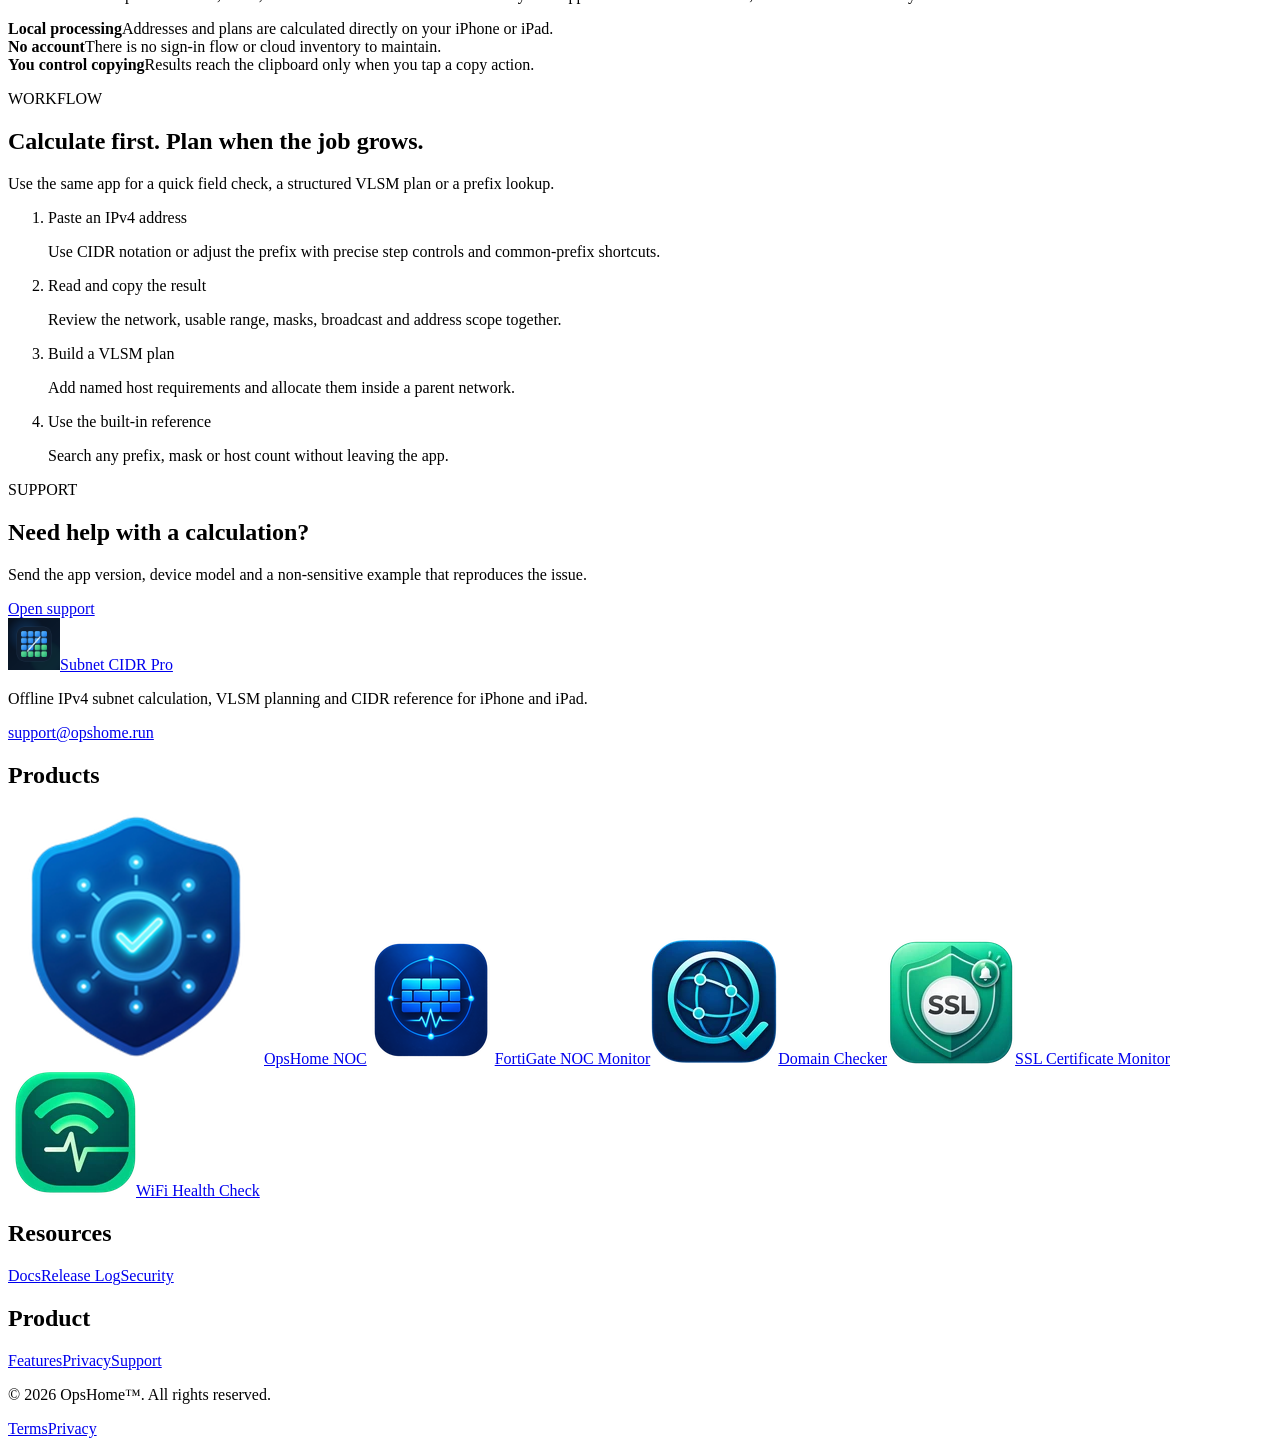
==== commit a025010f: "Add files via upload" ====
--- a/docs/index.html
+++ b/docs/index.html
@@ -14,16 +14,16 @@
   <meta property="og:url" content="https://opshome.run/docs/">
   <meta property="og:title" content="Subnet CIDR Pro — IPv4 Calculator & VLSM Planner">
   <meta property="og:description" content="Fast, private IPv4 subnet calculations and VLSM planning on iPhone and iPad.">
-  <meta property="og:image" content="https://opshome.run/docs/assets/images/app-logo.png">
+  <meta property="og:image" content="https://opshome.run/assets/images/app-logo.png">
   <meta property="og:site_name" content="Subnet CIDR Pro">
   <meta name="twitter:card" content="summary">
   <meta name="twitter:site" content="@opshome_NOC">
-  <link rel="icon" sizes="32x32" type="image/png" href="/docs/assets/images/favicon-32.png">
-  <link rel="icon" sizes="16x16" type="image/png" href="/docs/assets/images/favicon-16.png">
-  <link rel="apple-touch-icon" href="/docs/assets/images/apple-touch-icon.png">
+  <link rel="icon" sizes="32x32" type="image/png" href="/assets/images/favicon-32.png">
+  <link rel="icon" sizes="16x16" type="image/png" href="/assets/images/favicon-16.png">
+  <link rel="apple-touch-icon" href="/assets/images/apple-touch-icon.png">
   <link rel="manifest" href="/docs/site.webmanifest">
-  <link rel="stylesheet" href="/docs/styles.css?v=20260927-1">
-  <link rel="stylesheet" href="/docs/assets/css/header-footer.css?v=20260927-1">
+  <link rel="stylesheet" href="/styles.css">
+  <link rel="stylesheet" href="/assets/css/header-footer.css">
   <script type="application/ld+json">
   {
     "@context": "https://schema.org",
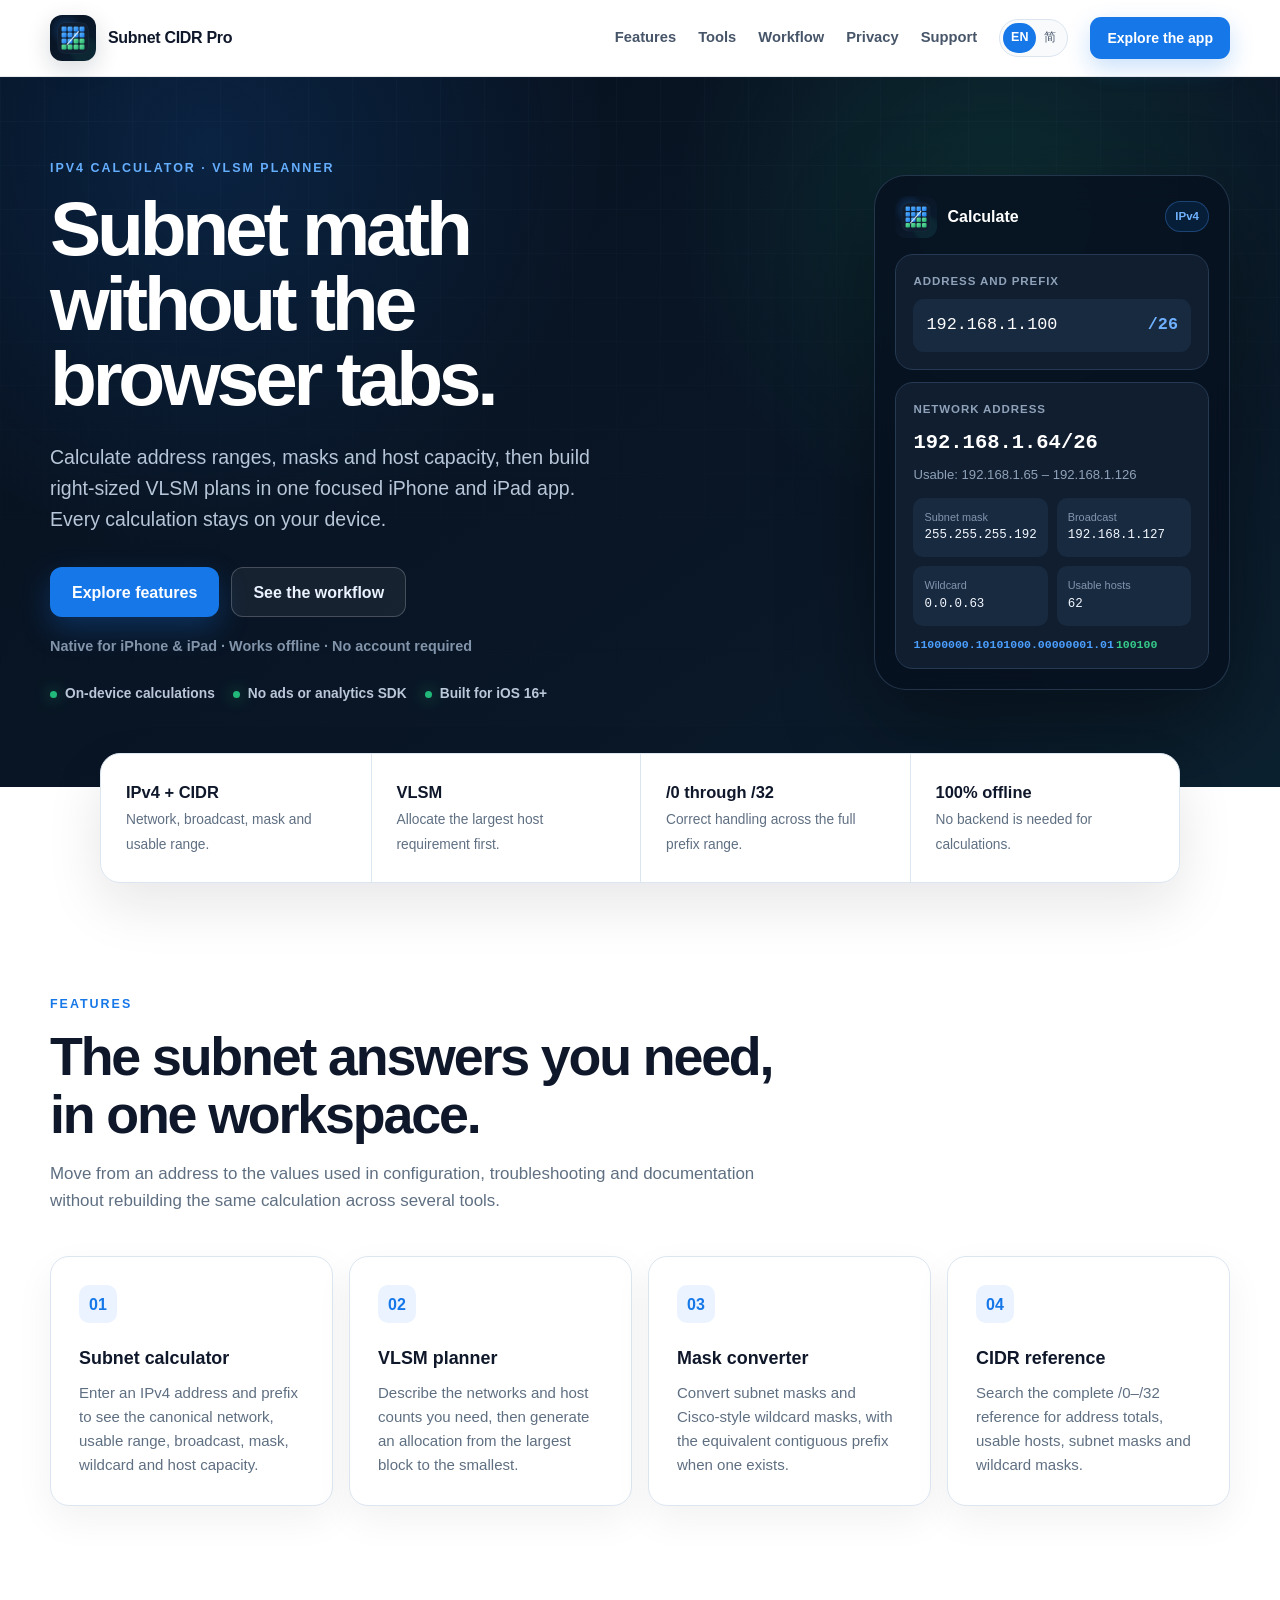
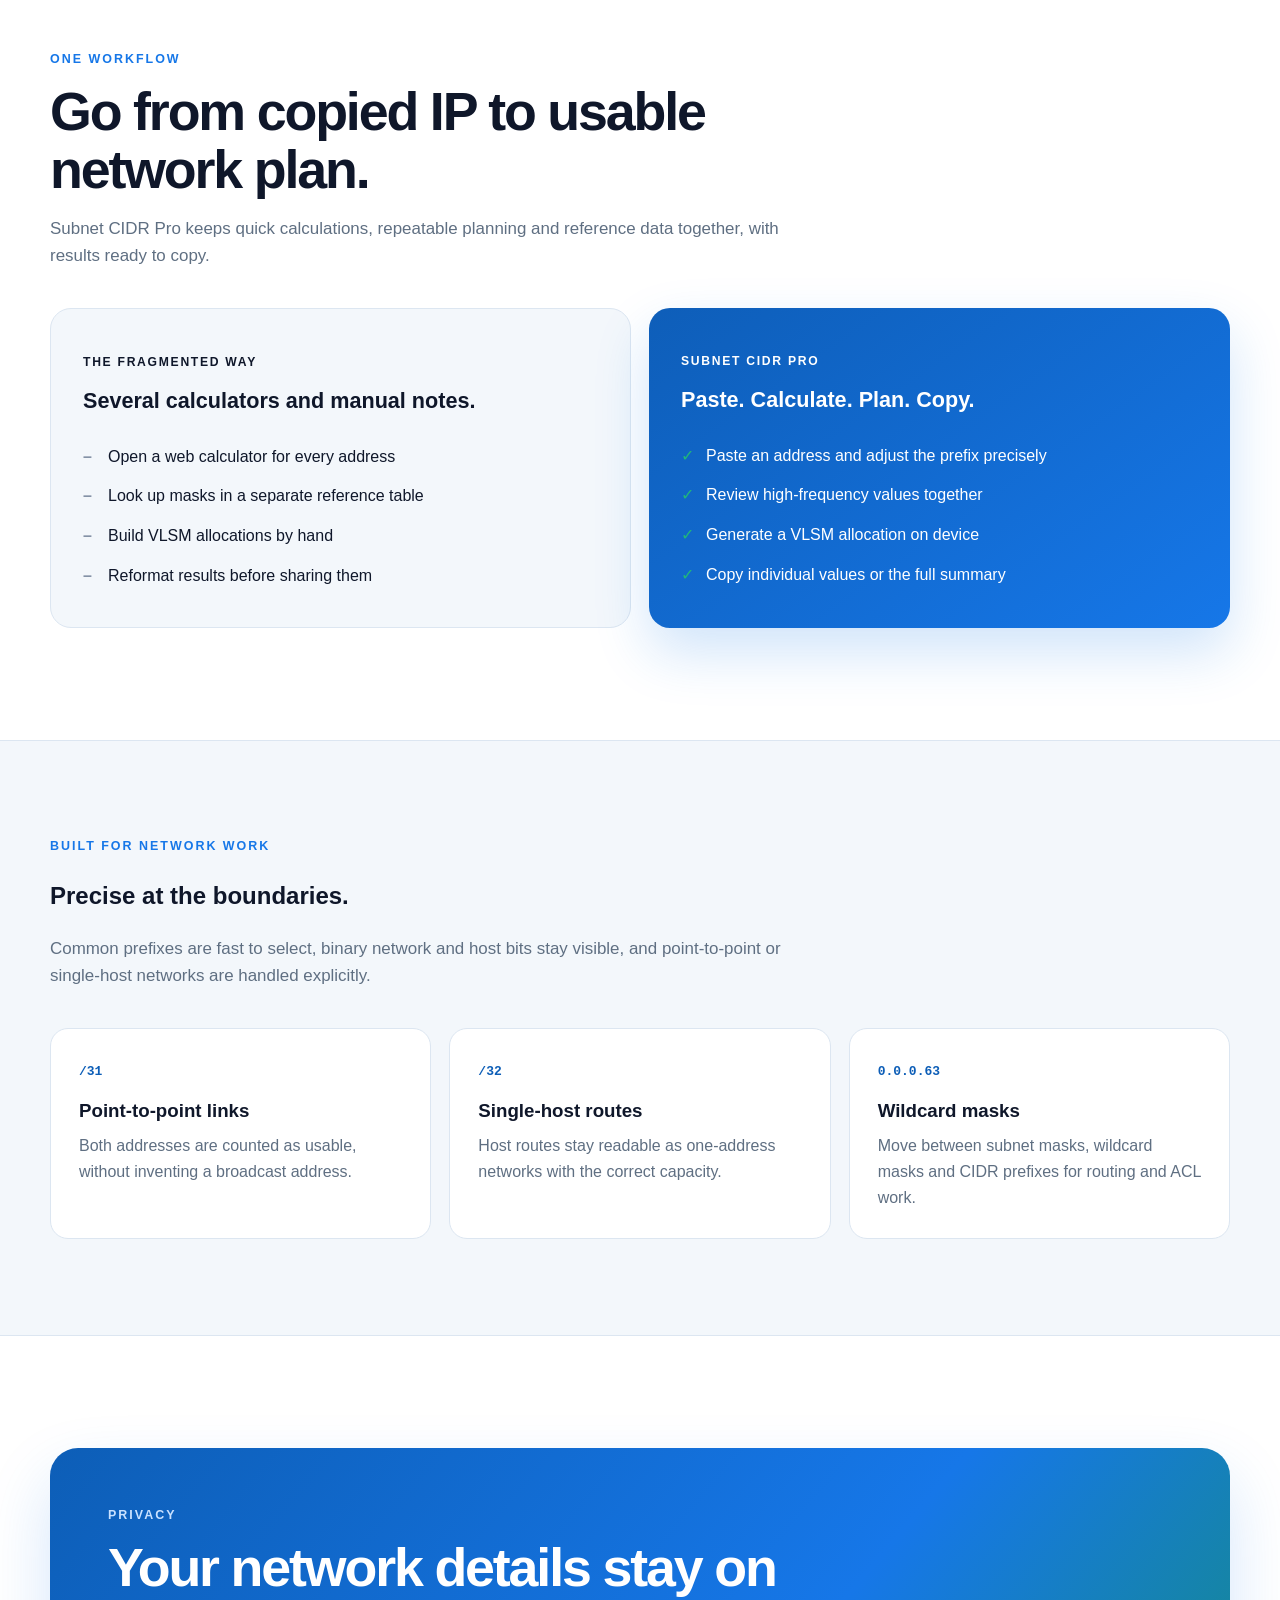
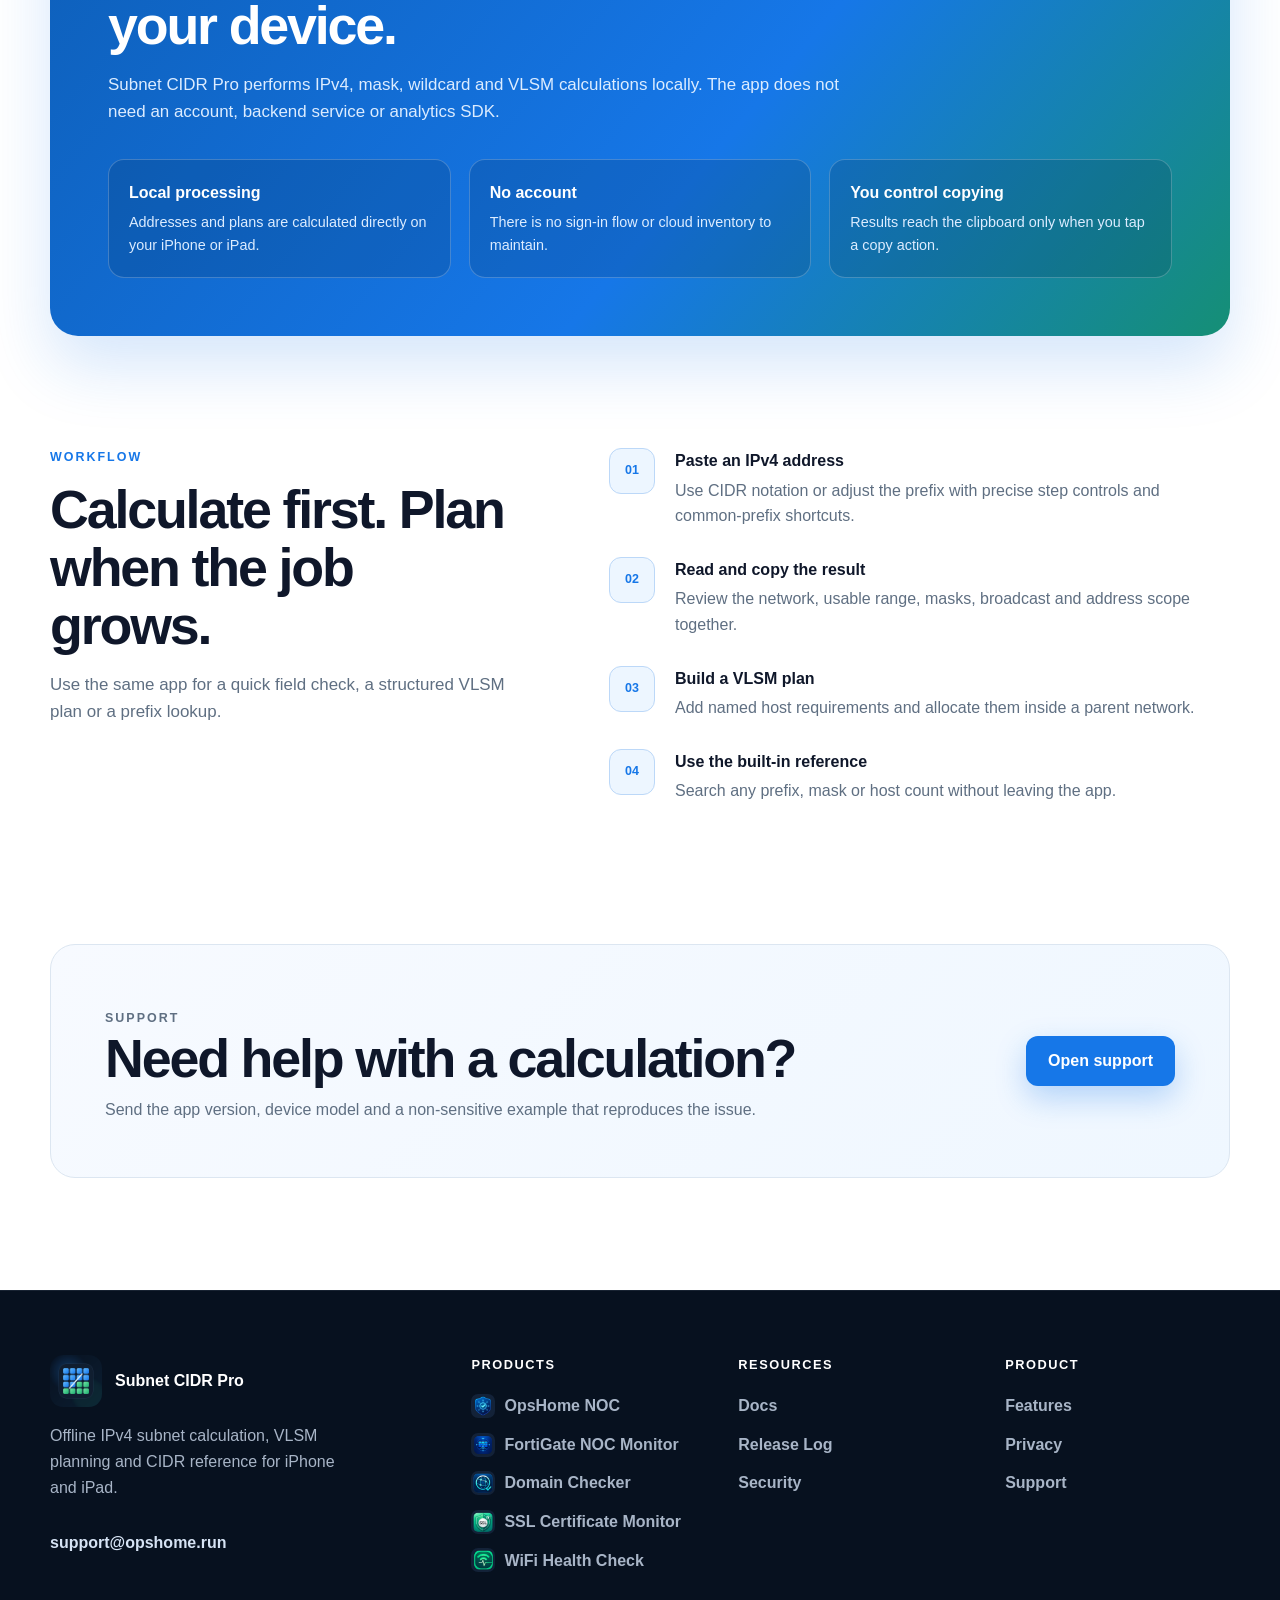
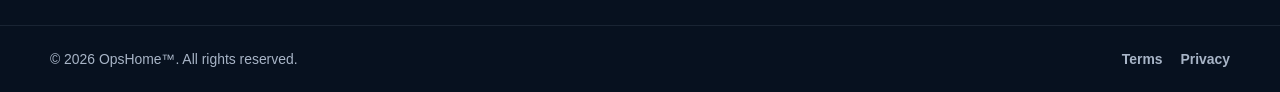
==== commit 0825fb77: "Add files via upload" ====
--- a/docs/index.html
+++ b/docs/index.html
@@ -5,25 +5,25 @@
   <meta name="viewport" content="width=device-width, initial-scale=1">
   <title>Subnet CIDR Pro — IPv4 Calculator & VLSM Planner</title>
   <meta name="description" content="Calculate IPv4 networks, subnet masks, wildcard masks and usable ranges, build VLSM plans, and use a complete CIDR reference offline on iPhone and iPad.">
-  <link rel="canonical" href="https://opshome.run/docs/">
-  <link rel="alternate" hreflang="en" href="https://opshome.run/docs/">
-  <link rel="alternate" hreflang="zh-CN" href="https://opshome.run/docs/zh-cn/">
-  <link rel="alternate" hreflang="x-default" href="https://opshome.run/docs/">
+  <link rel="canonical" href="https://opshome.run">
+  <link rel="alternate" hreflang="en" href="https://opshome.run">
+  <link rel="alternate" hreflang="zh-CN" href="https://opshome.run/zh-cn/">
+  <link rel="alternate" hreflang="x-default" href="https://opshome.run">
   <meta name="robots" content="index,follow,max-image-preview:large,max-snippet:-1">
   <meta property="og:type" content="website">
-  <meta property="og:url" content="https://opshome.run/docs/">
+  <meta property="og:url" content="https://opshome.run">
   <meta property="og:title" content="Subnet CIDR Pro — IPv4 Calculator & VLSM Planner">
   <meta property="og:description" content="Fast, private IPv4 subnet calculations and VLSM planning on iPhone and iPad.">
   <meta property="og:image" content="https://opshome.run/assets/images/app-logo.png">
   <meta property="og:site_name" content="Subnet CIDR Pro">
   <meta name="twitter:card" content="summary">
   <meta name="twitter:site" content="@opshome_NOC">
-  <link rel="icon" sizes="32x32" type="image/png" href="/assets/images/favicon-32.png">
-  <link rel="icon" sizes="16x16" type="image/png" href="/assets/images/favicon-16.png">
-  <link rel="apple-touch-icon" href="/assets/images/apple-touch-icon.png">
-  <link rel="manifest" href="/docs/site.webmanifest">
-  <link rel="stylesheet" href="/styles.css">
-  <link rel="stylesheet" href="/assets/css/header-footer.css">
+  <link rel="icon" sizes="32x32" type="image/png" href="assets/images/favicon-32.png">
+  <link rel="icon" sizes="16x16" type="image/png" href="assets/images/favicon-16.png">
+  <link rel="apple-touch-icon" href="assets/images/apple-touch-icon.png">
+  <link rel="manifest" href="site.webmanifest">
+  <link rel="stylesheet" href="styles.css">
+  <link rel="stylesheet" href="assets/css/header-footer.css">
   <script type="application/ld+json">
   {
     "@context": "https://schema.org",
@@ -36,11 +36,11 @@
 </head>
 <body>
   <header class="site-header"><div class="nav">
-    <a class="brand" href="/docs/" aria-label="Subnet CIDR Pro home"><img src="/docs/assets/images/app-logo.png" width="46" height="46" alt="Subnet CIDR Pro app icon"><span>Subnet CIDR Pro</span></a>
+    <a class="brand" href="/" aria-label="Subnet CIDR Pro home"><img src="assets/images/app-logo.png" width="46" height="46" alt="Subnet CIDR Pro app icon"><span>Subnet CIDR Pro</span></a>
     <button class="menu-button" type="button" aria-label="Menu" aria-expanded="false" data-menu-button>Menu</button>
     <div class="nav-menu" data-nav-menu>
-      <nav class="nav-links" aria-label="Primary navigation"><a href="/docs/#features">Features</a><a href="/docs/#tools">Tools</a><a href="/docs/#workflow">Workflow</a><a href="/docs/privacy/">Privacy</a><a href="/docs/support/">Support</a></nav>
-      <div class="lang" aria-label="Language"><a class="active" href="/docs/" lang="en">EN</a><a href="/docs/zh-cn/" lang="zh-Hans">简</a></div>
+      <nav class="nav-links" aria-label="Primary navigation"><a href="/#features">Features</a><a href="/#tools">Tools</a><a href="/#workflow">Workflow</a><a href="privacy/">Privacy</a><a href="support/">Support</a></nav>
+      <div class="lang" aria-label="Language"><a class="active" href="/" lang="en">EN</a><a href="zh-cn/" lang="zh-Hans">简</a></div>
       <a class="nav-cta" href="#features">Explore the app</a>
     </div>
   </div></header>
@@ -56,7 +56,7 @@
         <div class="hero-trust" aria-label="Product highlights"><span>On-device calculations</span><span>No ads or analytics SDK</span><span>Built for iOS 16+</span></div>
       </div>
       <div class="app-demo" aria-label="Subnet CIDR Pro network calculation preview">
-        <div class="demo-top"><div class="demo-app"><img src="/docs/assets/images/app-logo.png" alt=""><span>Calculate</span></div><span class="demo-badge">IPv4</span></div>
+        <div class="demo-top"><div class="demo-app"><img src="assets/images/app-logo.png" alt=""><span>Calculate</span></div><span class="demo-badge">IPv4</span></div>
         <div class="demo-card"><span class="demo-label">Address and prefix</span><div class="demo-input"><span>192.168.1.100</span><span class="demo-prefix">/26</span></div></div>
         <div class="demo-result"><span class="demo-label">Network address</span><strong>192.168.1.64/26</strong><div class="demo-range">Usable: 192.168.1.65 – 192.168.1.126</div>
           <div class="demo-grid"><div><span>Subnet mask</span><code>255.255.255.192</code></div><div><span>Broadcast</span><code>192.168.1.127</code></div><div><span>Wildcard</span><code>0.0.0.63</code></div><div><span>Usable hosts</span><code>62</code></div></div>
--- a/docs/styles.css
+++ b/docs/styles.css
@@ -0,0 +1,251 @@
+:root {
+  color-scheme: light;
+  --ink: #0f172a;
+  --muted: #5f6f82;
+  --line: #dce6f1;
+  --soft: #f3f7fb;
+  --blue: #1677e8;
+  --blue-dark: #0d5eb7;
+  --green: #21b879;
+  --navy: #07111f;
+  --panel: #101d2e;
+  font-family: Inter, ui-sans-serif, -apple-system, BlinkMacSystemFont, "Segoe UI", sans-serif;
+  font-synthesis: none;
+}
+
+html { scroll-behavior: smooth; }
+body { margin: 0; color: var(--ink); background: #fff; line-height: 1.6; }
+img { max-width: 100%; }
+button, input { font: inherit; }
+
+.hero {
+  position: relative;
+  overflow: hidden;
+  background:
+    radial-gradient(circle at 78% 18%, rgba(33, 184, 121, 0.14), transparent 28%),
+    radial-gradient(circle at 16% 10%, rgba(22, 119, 232, 0.17), transparent 32%),
+    linear-gradient(145deg, #07111f, #0a1727 66%, #0c2130);
+}
+
+.hero::after {
+  content: "";
+  position: absolute;
+  inset: 0;
+  pointer-events: none;
+  background-image: linear-gradient(rgba(125, 165, 210, 0.035) 1px, transparent 1px), linear-gradient(90deg, rgba(125, 165, 210, 0.035) 1px, transparent 1px);
+  background-size: 44px 44px;
+  mask-image: linear-gradient(to bottom, #000, transparent 88%);
+}
+
+.hero-layout {
+  position: relative;
+  z-index: 1;
+  width: min(1180px, calc(100% - 40px));
+  min-height: 690px;
+  margin: 0 auto;
+  padding: 82px 0;
+  display: grid;
+  grid-template-columns: minmax(0, 1fr) minmax(390px, 0.88fr);
+  align-items: center;
+  gap: clamp(42px, 7vw, 92px);
+}
+
+.eyebrow {
+  margin: 0 0 12px;
+  color: var(--blue);
+  font-size: 0.78rem;
+  font-weight: 850;
+  letter-spacing: 0.16em;
+  text-transform: uppercase;
+}
+
+.hero .eyebrow { color: #65aefe; }
+.hero h1 {
+  max-width: 720px;
+  margin: 0;
+  color: #fff;
+  font-size: clamp(3rem, 6vw, 5.4rem);
+  line-height: 0.98;
+  letter-spacing: -0.055em;
+}
+.hero-copy { max-width: 680px; margin: 25px 0 0; color: #b7c6d9; font-size: clamp(1.05rem, 2vw, 1.22rem); }
+.hero-actions { display: flex; flex-wrap: wrap; gap: 12px; margin-top: 32px; }
+.primary-button,
+.secondary-button {
+  display: inline-flex;
+  min-height: 50px;
+  padding: 0 21px;
+  align-items: center;
+  justify-content: center;
+  border: 1px solid transparent;
+  border-radius: 12px;
+  text-decoration: none;
+  font-weight: 800;
+  transition: transform 160ms ease, box-shadow 160ms ease, background 160ms ease;
+}
+.primary-button { color: #fff; background: var(--blue); box-shadow: 0 12px 30px rgba(22, 119, 232, 0.28); }
+.secondary-button { color: var(--ink); background: #fff; border-color: var(--line); }
+.hero .secondary-button { color: #eaf3ff; background: rgba(255,255,255,.06); border-color: rgba(255,255,255,.2); }
+.primary-button:hover,
+.secondary-button:hover { transform: translateY(-2px); }
+.hero-microcopy { margin: 18px 0 0; color: #8294aa; font-size: 0.9rem; font-weight: 650; }
+.hero-trust { display: flex; flex-wrap: wrap; gap: 18px; margin-top: 25px; color: #b9c7d9; font-size: 0.86rem; font-weight: 700; }
+.hero-trust span::before { content: ""; display: inline-block; width: 7px; height: 7px; margin-right: 8px; border-radius: 50%; background: var(--green); box-shadow: 0 0 15px rgba(33,184,121,.8); }
+
+.app-demo {
+  position: relative;
+  max-width: 470px;
+  justify-self: end;
+  padding: 20px;
+  border: 1px solid rgba(126, 164, 207, 0.24);
+  border-radius: 32px;
+  background: rgba(7, 17, 31, 0.82);
+  box-shadow: 0 35px 90px rgba(0, 0, 0, 0.4);
+  backdrop-filter: blur(18px);
+}
+.demo-top { display: flex; align-items: center; justify-content: space-between; margin-bottom: 16px; color: #fff; font-weight: 800; }
+.demo-app { display: flex; align-items: center; gap: 10px; }
+.demo-app img { width: 42px; height: 42px; border-radius: 11px; }
+.demo-badge { padding: 5px 9px; color: #70b2ff; border: 1px solid rgba(73, 155, 255, .3); border-radius: 999px; background: rgba(22,119,232,.12); font-size: .72rem; }
+.demo-card { padding: 17px; border: 1px solid #263a53; border-radius: 18px; background: #111e2f; }
+.demo-label { display: block; margin-bottom: 9px; color: #8fa2b9; font-size: .72rem; font-weight: 800; letter-spacing: .08em; text-transform: uppercase; }
+.demo-input { display: flex; justify-content: space-between; gap: 10px; padding: 13px; color: #fff; border-radius: 11px; background: #182a40; font-family: ui-monospace, SFMono-Regular, Menlo, monospace; font-size: 1.05rem; }
+.demo-prefix { color: #70b2ff; font-weight: 800; }
+.demo-result { margin-top: 12px; padding: 17px; border: 1px solid #263a53; border-radius: 18px; background: #111e2f; }
+.demo-result strong { display: block; color: #fff; font-family: ui-monospace, SFMono-Regular, Menlo, monospace; font-size: 1.28rem; }
+.demo-range { margin-top: 4px; color: #8fa2b9; font-size: .82rem; }
+.demo-grid { display: grid; grid-template-columns: 1fr 1fr; gap: 9px; margin-top: 13px; }
+.demo-grid div { min-width: 0; padding: 11px; border-radius: 10px; background: #182a40; }
+.demo-grid span { display: block; color: #8195ad; font-size: .68rem; }
+.demo-grid code { display: block; overflow: hidden; color: #f4f8ff; font-size: .78rem; text-overflow: ellipsis; white-space: nowrap; }
+.demo-bits { display: flex; gap: 2px; margin-top: 12px; font: 700 .72rem ui-monospace, monospace; }
+.demo-bits .network { color: #4b9fff; }
+.demo-bits .host { color: #36cb8b; }
+
+.metrics {
+  width: min(1080px, calc(100% - 40px));
+  margin: -34px auto 0;
+  position: relative;
+  z-index: 3;
+  display: grid;
+  grid-template-columns: repeat(4, 1fr);
+  border: 1px solid var(--line);
+  border-radius: 20px;
+  background: #fff;
+  box-shadow: 0 22px 55px rgba(15, 23, 42, .1);
+}
+.metrics div { padding: 25px; }
+.metrics div + div { border-left: 1px solid var(--line); }
+.metrics strong { display: block; color: var(--ink); font-size: 1.03rem; }
+.metrics span { color: var(--muted); font-size: .86rem; }
+
+.section,
+.split-section,
+.privacy-band,
+.cta-band { width: min(1180px, calc(100% - 40px)); margin: 0 auto; }
+.section { padding: 112px 0; }
+.section-head { max-width: 760px; }
+.section h2,
+.split-section h2,
+.privacy-band h2,
+.cta-band h2,
+.page-hero h1 { margin: 0; font-size: clamp(2rem, 4.2vw, 3.45rem); line-height: 1.08; letter-spacing: -.04em; }
+.section-head > p:last-child,
+.split-section > div > p:last-child,
+.privacy-band .section-head > p:last-child { color: var(--muted); font-size: 1.06rem; }
+
+.feature-grid { display: grid; grid-template-columns: repeat(4, 1fr); gap: 16px; margin-top: 42px; }
+.feature-grid article { padding: 28px; border: 1px solid var(--line); border-radius: 19px; background: #fff; box-shadow: 0 14px 38px rgba(15, 23, 42, .055); }
+.feature-number { display: inline-grid; width: 38px; height: 38px; place-items: center; color: var(--blue); border-radius: 10px; background: #eaf3ff; font-weight: 850; }
+.feature-grid h3 { margin: 21px 0 8px; font-size: 1.12rem; }
+.feature-grid p { margin: 0; color: var(--muted); font-size: .94rem; }
+
+.compare-section { padding-top: 32px; }
+.compare-grid { display: grid; grid-template-columns: 1fr 1fr; gap: 18px; margin-top: 38px; }
+.compare-card { padding: 32px; border-radius: 21px; }
+.compare-card--old { border: 1px solid var(--line); background: var(--soft); }
+.compare-card--new { color: #fff; background: linear-gradient(145deg, #0e5eb9, #1677e8); box-shadow: 0 24px 55px rgba(22,119,232,.2); }
+.compare-label { font-size: .76rem; font-weight: 850; letter-spacing: .14em; }
+.compare-card h3 { margin: 8px 0 18px; font-size: 1.35rem; }
+.compare-card ul { margin: 0; padding: 0; list-style: none; }
+.compare-card li { position: relative; padding: 7px 0 7px 25px; }
+.compare-card li::before { content: "✓"; position: absolute; left: 0; color: var(--green); font-weight: 900; }
+.compare-card--old li::before { content: "–"; color: #8492a6; }
+
+.tool-band { padding: 96px 0; background: var(--soft); border-block: 1px solid var(--line); }
+.tool-band__inner { width: min(1180px, calc(100% - 40px)); margin: 0 auto; }
+.tool-grid { display: grid; grid-template-columns: repeat(3, 1fr); gap: 18px; margin-top: 38px; }
+.tool-grid article { padding: 28px; border-radius: 18px; background: #fff; border: 1px solid var(--line); }
+.tool-grid code { color: var(--blue-dark); font-weight: 800; }
+.tool-grid h3 { margin: 14px 0 7px; }
+.tool-grid p { margin: 0; color: var(--muted); }
+
+.privacy-band {
+  margin-top: 112px;
+  padding: 58px;
+  color: #fff;
+  border-radius: 28px;
+  background: linear-gradient(130deg, #0d5eb7, #1677e8 58%, #158f75);
+  box-shadow: 0 30px 65px rgba(22, 119, 232, .18);
+}
+.privacy-band .eyebrow { color: #c9e1ff; }
+.privacy-band .section-head > p:last-child { color: #dcecff; }
+.privacy-grid { display: grid; grid-template-columns: repeat(3, 1fr); gap: 18px; margin-top: 34px; }
+.privacy-grid div { padding: 20px; border: 1px solid rgba(255,255,255,.22); border-radius: 16px; background: rgba(4, 39, 78, .18); }
+.privacy-grid strong,
+.privacy-grid span { display: block; }
+.privacy-grid span { margin-top: 5px; color: #dcecff; font-size: .9rem; }
+
+.split-section { padding: 112px 0; display: grid; grid-template-columns: .85fr 1.15fr; gap: clamp(40px, 8vw, 100px); }
+.steps { margin: 0; padding: 0; list-style: none; counter-reset: step; }
+.steps li { position: relative; padding: 0 0 28px 66px; counter-increment: step; }
+.steps li::before { content: counter(step, decimal-leading-zero); position: absolute; left: 0; top: 0; display: grid; width: 44px; height: 44px; place-items: center; color: var(--blue); border: 1px solid #bcd8f8; border-radius: 12px; background: #edf6ff; font-size: .78rem; font-weight: 850; }
+.steps span { display: block; font-weight: 820; }
+.steps p { margin: 4px 0 0; color: var(--muted); }
+
+.cta-band { margin-bottom: 112px; padding: 54px; display: flex; align-items: center; justify-content: space-between; gap: 32px; border: 1px solid var(--line); border-radius: 25px; background: linear-gradient(135deg, #f7faff, #eff7ff); }
+.cta-band p { margin: 10px 0 0; color: var(--muted); }
+
+.page-hero { padding: 90px max(20px, calc((100% - 980px) / 2)); background: linear-gradient(145deg, #f0f7ff, #f8fbfe); border-bottom: 1px solid var(--line); }
+.page-lead { max-width: 720px; color: var(--muted); font-size: 1.08rem; }
+.page-content { width: min(820px, calc(100% - 40px)); margin: 0 auto; padding: 72px 0 110px; }
+.page-content h2 { margin: 38px 0 9px; font-size: 1.35rem; }
+.page-content h2:first-child { margin-top: 0; }
+.page-content p,
+.page-content li { color: #53657a; }
+.page-content a { color: var(--blue-dark); font-weight: 700; }
+.page-content .cta-row { display: flex; flex-wrap: wrap; gap: 12px; margin-top: 38px; }
+
+@media (max-width: 960px) {
+  .hero-layout { grid-template-columns: 1fr; padding: 70px 0 100px; }
+  .app-demo { justify-self: start; width: min(100%, 540px); max-width: none; }
+  .metrics { grid-template-columns: 1fr 1fr; }
+  .metrics div:nth-child(3) { border-left: 0; border-top: 1px solid var(--line); }
+  .metrics div:nth-child(4) { border-top: 1px solid var(--line); }
+  .feature-grid { grid-template-columns: 1fr 1fr; }
+  .tool-grid { grid-template-columns: 1fr; }
+}
+
+@media (max-width: 680px) {
+  .hero-layout { width: min(100% - 30px, 1180px); min-height: auto; padding-top: 56px; }
+  .hero h1 { font-size: clamp(2.65rem, 13vw, 4rem); }
+  .hero-actions a { width: 100%; }
+  .app-demo { padding: 13px; border-radius: 23px; }
+  .demo-grid { grid-template-columns: 1fr; }
+  .metrics { margin-top: -42px; grid-template-columns: 1fr; }
+  .metrics div + div { border-left: 0; border-top: 1px solid var(--line); }
+  .section { padding: 82px 0; }
+  .feature-grid,
+  .compare-grid,
+  .privacy-grid { grid-template-columns: 1fr; }
+  .privacy-band { width: 100%; margin-top: 70px; padding: 58px 20px; border-radius: 0; }
+  .split-section { padding: 82px 0; grid-template-columns: 1fr; gap: 40px; }
+  .cta-band { margin-bottom: 80px; padding: 35px 24px; align-items: flex-start; flex-direction: column; }
+  .cta-band .primary-button { width: 100%; }
+  .page-hero { padding-top: 64px; padding-bottom: 64px; }
+}
+
+@media (prefers-reduced-motion: reduce) {
+  html { scroll-behavior: auto; }
+  *, *::before, *::after { transition-duration: .01ms !important; }
+}
--- a/docs/assets/css/header-footer.css
+++ b/docs/assets/css/header-footer.css
@@ -0,0 +1,195 @@
+* { box-sizing: border-box; }
+
+.site-header {
+  position: sticky;
+  top: 0;
+  z-index: 50;
+  background: rgba(255, 255, 255, 0.94);
+  border-bottom: 1px solid rgba(15, 23, 42, 0.09);
+  backdrop-filter: blur(18px);
+}
+
+.nav {
+  width: min(1180px, calc(100% - 40px));
+  min-height: 76px;
+  margin: 0 auto;
+  display: flex;
+  align-items: center;
+  gap: 28px;
+}
+
+.brand {
+  display: inline-flex;
+  align-items: center;
+  gap: 12px;
+  color: #0f172a;
+  text-decoration: none;
+  font-weight: 800;
+  letter-spacing: -0.02em;
+  white-space: nowrap;
+}
+
+.brand img {
+  width: 46px;
+  height: 46px;
+  border-radius: 12px;
+  box-shadow: 0 8px 24px rgba(15, 23, 42, 0.16);
+}
+
+.nav-menu {
+  flex: 1;
+  display: flex;
+  align-items: center;
+  justify-content: flex-end;
+  gap: 22px;
+}
+
+.nav-links { display: flex; align-items: center; gap: 22px; }
+.nav-links a,
+.lang a {
+  color: #475569;
+  text-decoration: none;
+  font-size: 0.92rem;
+  font-weight: 700;
+}
+
+.nav-links a:hover,
+.nav-links a[aria-current="page"] { color: #1677e8; }
+
+.lang {
+  display: inline-flex;
+  align-items: center;
+  padding: 3px;
+  border: 1px solid #dbe4ef;
+  border-radius: 999px;
+  background: #f8fafc;
+}
+
+.lang a {
+  padding: 5px 8px;
+  border-radius: 999px;
+  font-size: 0.78rem;
+}
+
+.lang a.active { color: #fff; background: #1677e8; }
+
+.nav-cta {
+  display: inline-flex;
+  align-items: center;
+  justify-content: center;
+  min-height: 42px;
+  padding: 0 17px;
+  color: #fff;
+  text-decoration: none;
+  font-size: 0.88rem;
+  font-weight: 800;
+  border-radius: 11px;
+  background: #1677e8;
+  box-shadow: 0 9px 24px rgba(22, 119, 232, 0.23);
+}
+
+.menu-button {
+  display: none;
+  margin-left: auto;
+  padding: 9px 12px;
+  color: #0f172a;
+  font: inherit;
+  font-weight: 800;
+  border: 1px solid #dbe4ef;
+  border-radius: 10px;
+  background: #fff;
+}
+
+.site-header a:focus-visible,
+.menu-button:focus-visible,
+.site-footer a:focus-visible {
+  outline: 3px solid rgba(22, 119, 232, 0.42);
+  outline-offset: 4px;
+}
+
+.site-footer {
+  color: #a8b5c7;
+  background: #07111f;
+  border-top: 1px solid rgba(148, 163, 184, 0.12);
+}
+
+.site-footer a { color: inherit; text-decoration: none; }
+
+.site-footer__main {
+  width: min(1180px, calc(100% - 40px));
+  margin: 0 auto;
+  padding: 64px 0 52px;
+  display: grid;
+  grid-template-columns: minmax(250px, 1.35fr) repeat(3, minmax(150px, 0.8fr));
+  gap: 42px;
+}
+
+.site-footer__brandmark {
+  display: flex;
+  align-items: center;
+  gap: 13px;
+  color: #fff !important;
+  font-weight: 800;
+}
+
+.site-footer__brandmark img {
+  width: 52px;
+  height: 52px;
+  border-radius: 13px;
+}
+
+.site-footer__brandcopy { max-width: 310px; line-height: 1.65; }
+.site-footer__contact { display: inline-flex; margin-top: 12px; color: #d6e3f4 !important; font-weight: 700; }
+.site-footer__column h2 { margin: 0 0 18px; color: #fff; font-size: 0.8rem; letter-spacing: 0.12em; text-transform: uppercase; }
+.site-footer__links { display: grid; gap: 13px; }
+.site-footer__links a { font-weight: 650; }
+.site-footer__links a:hover { color: #fff; }
+.site-footer__link { display: flex; align-items: center; gap: 9px; font-weight: 650; }
+.site-footer__link:hover,
+.site-footer__contact:hover { color: #fff !important; }
+.site-footer__product-icon { width: 24px; height: 24px; padding: 2px; overflow: hidden; border-radius: 7px; background: #132238; }
+.site-footer__product-icon img { width: 100%; height: 100%; object-fit: contain; border-radius: 5px; }
+
+.site-footer__bottom-wrap { border-top: 1px solid rgba(148, 163, 184, 0.13); }
+.site-footer__bottom {
+  width: min(1180px, calc(100% - 40px));
+  margin: 0 auto;
+  padding: 22px 0;
+  display: flex;
+  justify-content: space-between;
+  gap: 22px;
+  font-size: 0.87rem;
+}
+.site-footer__bottom p { margin: 0; }
+.site-footer__legal { display: flex; gap: 18px; font-weight: 700; }
+
+@media (max-width: 900px) {
+  .menu-button { display: block; }
+  .nav-menu {
+    position: absolute;
+    top: calc(100% + 1px);
+    left: 20px;
+    right: 20px;
+    display: none;
+    align-items: stretch;
+    padding: 20px;
+    border: 1px solid #dbe4ef;
+    border-radius: 0 0 18px 18px;
+    background: #fff;
+    box-shadow: 0 20px 45px rgba(15, 23, 42, 0.14);
+  }
+  .nav-menu.open { display: grid; }
+  .nav-links { display: grid; gap: 0; }
+  .nav-links a { padding: 11px 4px; border-bottom: 1px solid #edf2f7; }
+  .lang { justify-self: start; }
+  .nav-cta { width: 100%; }
+  .site-footer__main { grid-template-columns: repeat(2, minmax(0, 1fr)); }
+}
+
+@media (max-width: 560px) {
+  .nav { width: min(100% - 28px, 1180px); min-height: 68px; }
+  .brand span { font-size: 0.92rem; }
+  .brand img { width: 40px; height: 40px; }
+  .site-footer__main { grid-template-columns: 1fr; gap: 34px; padding-top: 48px; }
+  .site-footer__bottom { flex-direction: column; }
+}
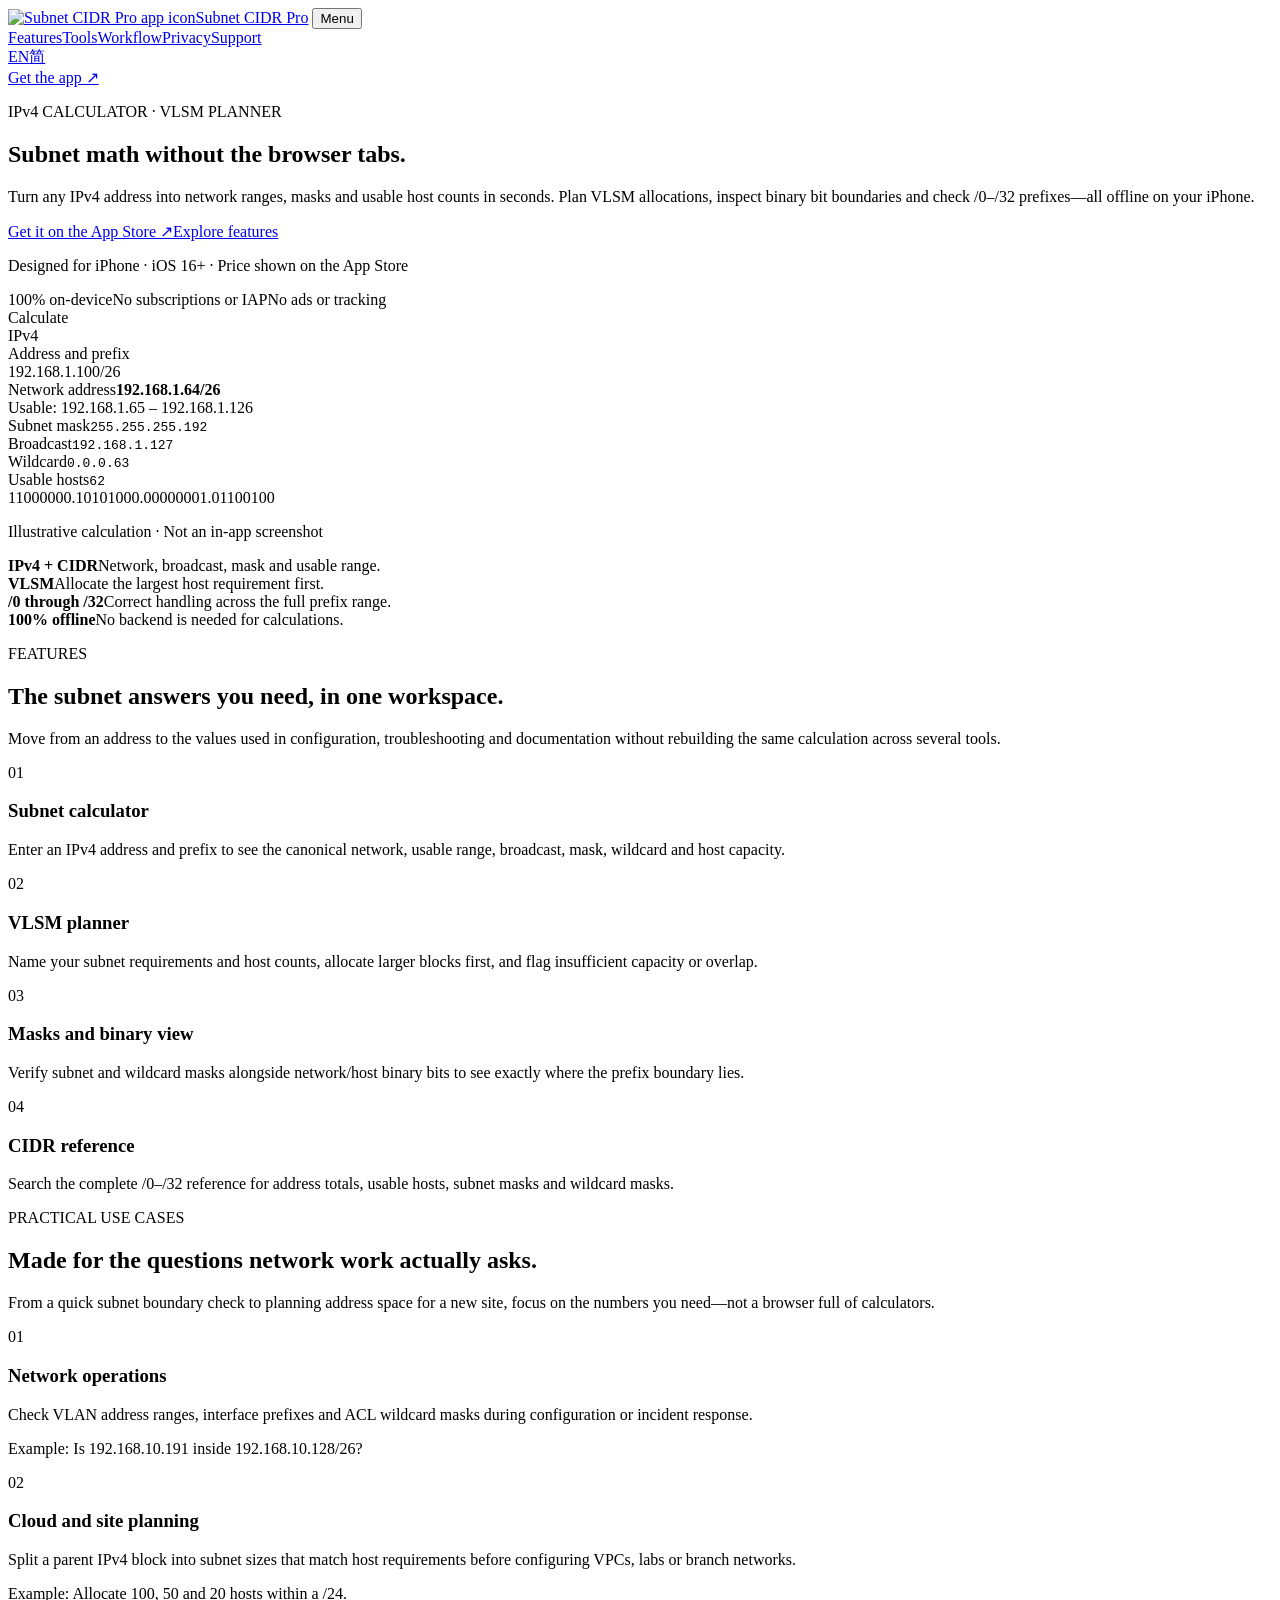
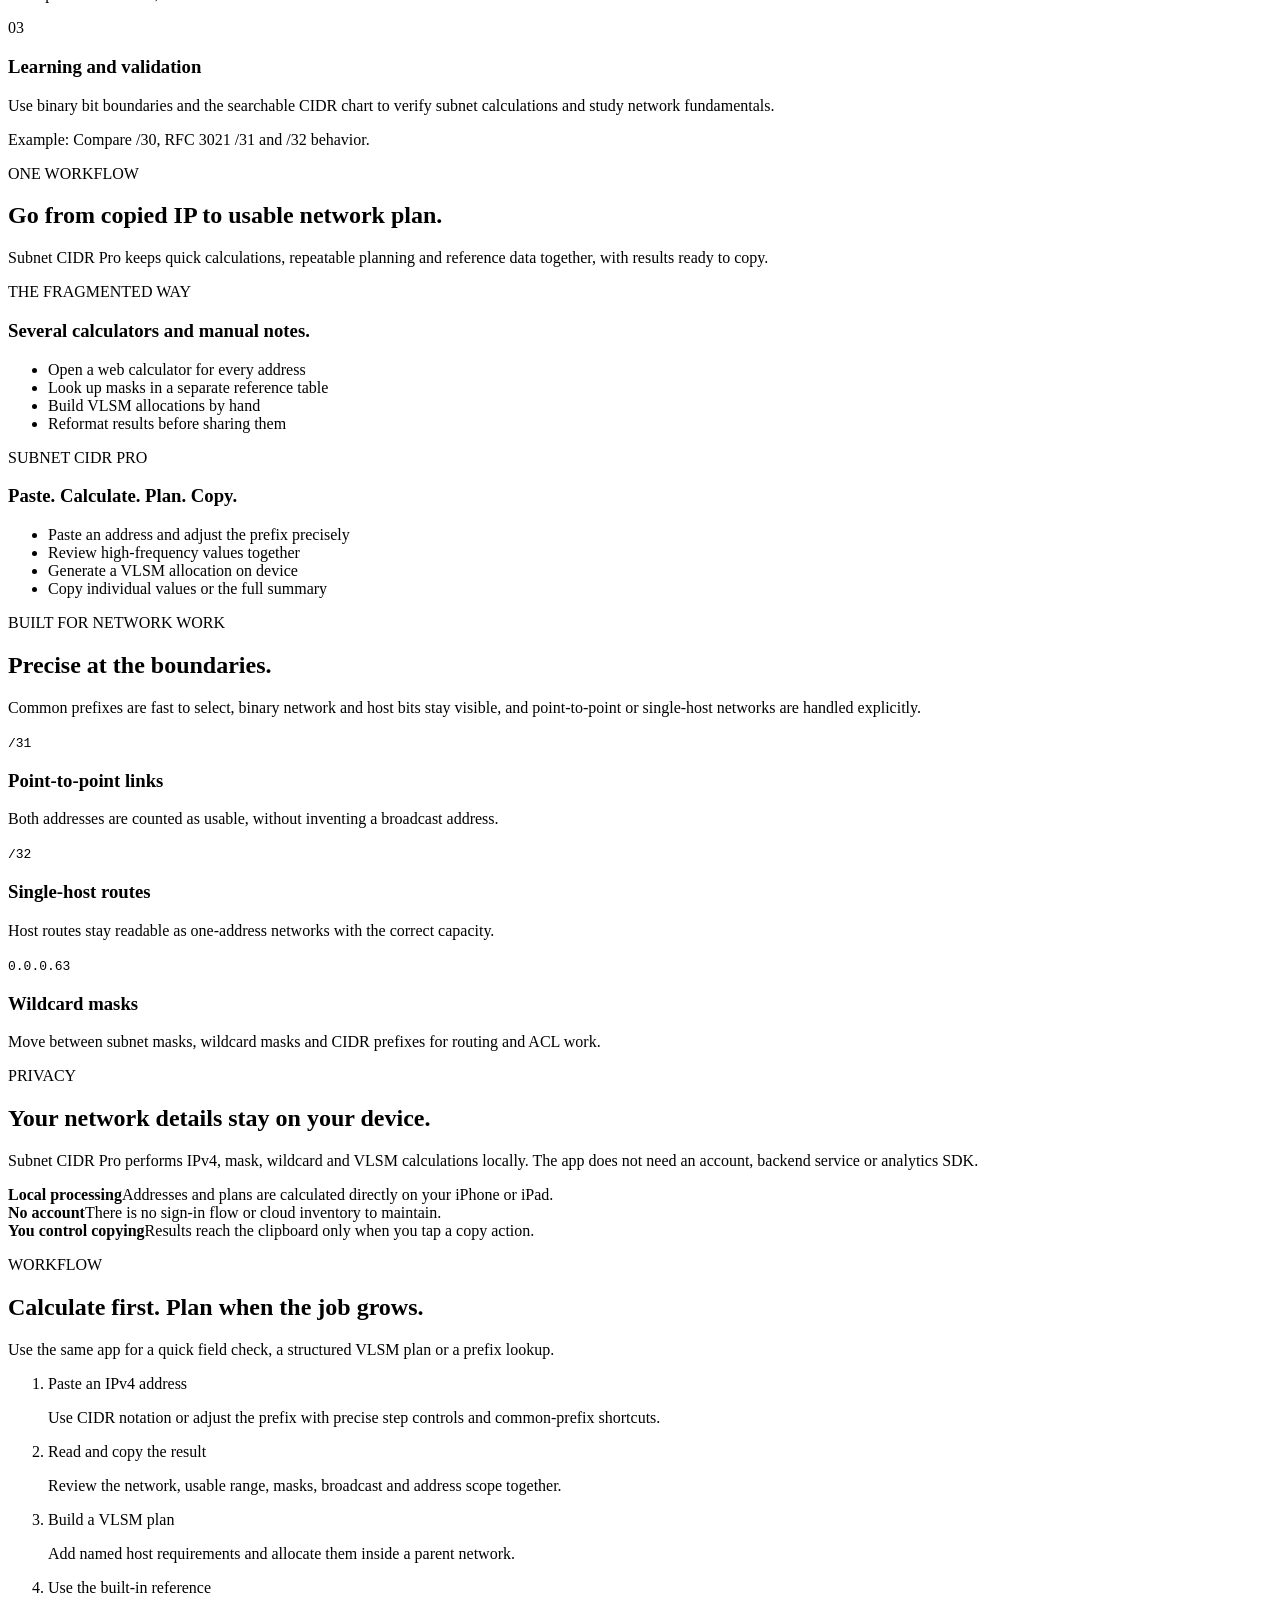
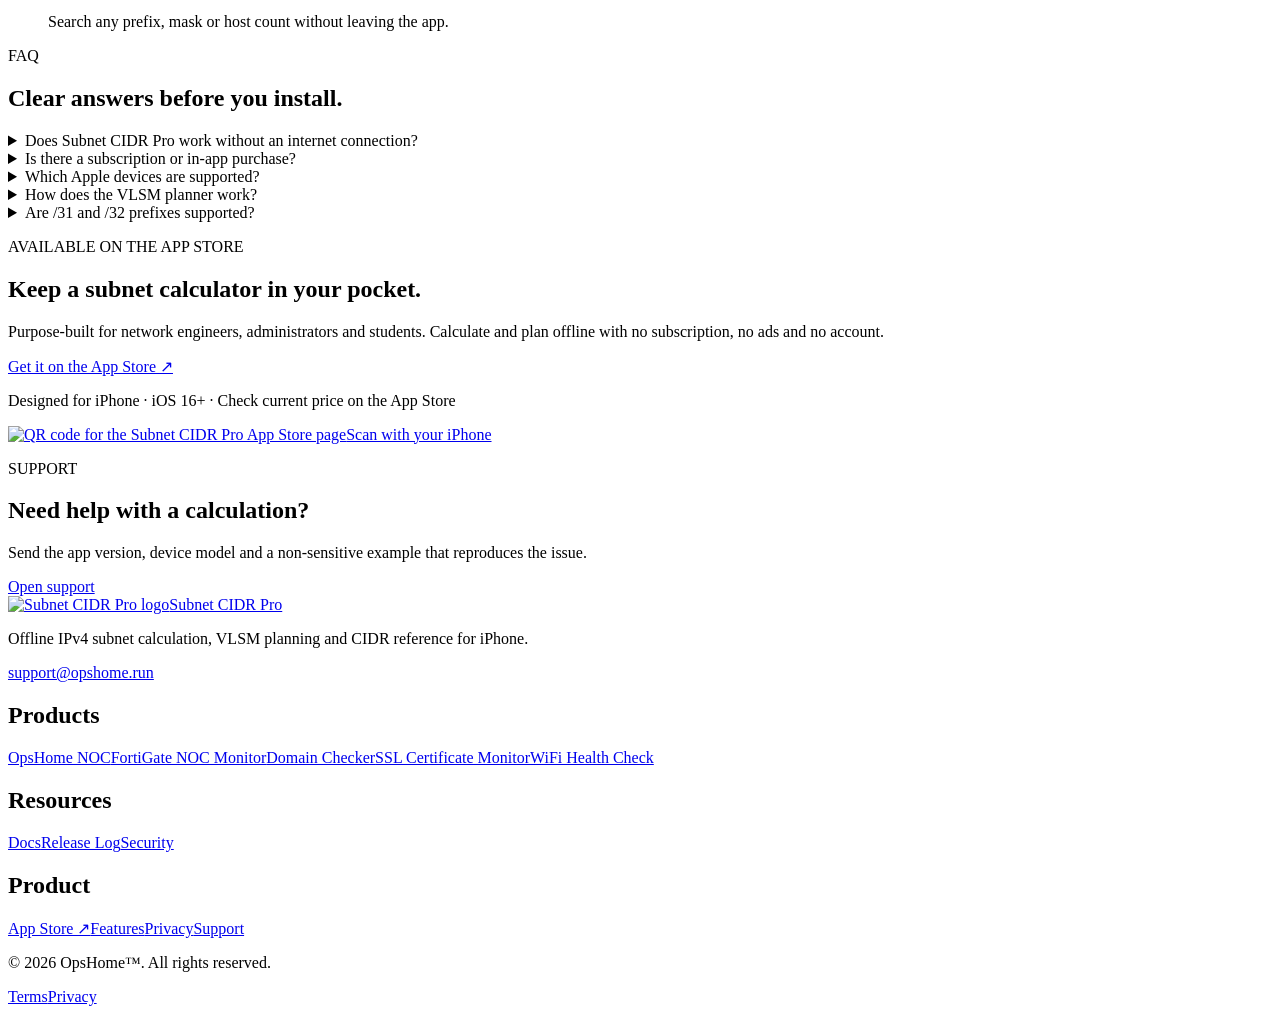
==== commit f6433ac9: "Add files via upload" ====
--- a/docs/index.html
+++ b/docs/index.html
@@ -1,105 +1,119 @@
-<!doctype html>
+<!DOCTYPE html>
+
 <html lang="en">
 <head>
-  <meta charset="utf-8">
-  <meta name="viewport" content="width=device-width, initial-scale=1">
-  <title>Subnet CIDR Pro — IPv4 Calculator & VLSM Planner</title>
-  <meta name="description" content="Calculate IPv4 networks, subnet masks, wildcard masks and usable ranges, build VLSM plans, and use a complete CIDR reference offline on iPhone and iPad.">
-  <link rel="canonical" href="https://opshome.run">
-  <link rel="alternate" hreflang="en" href="https://opshome.run">
-  <link rel="alternate" hreflang="zh-CN" href="https://opshome.run/zh-cn/">
-  <link rel="alternate" hreflang="x-default" href="https://opshome.run">
-  <meta name="robots" content="index,follow,max-image-preview:large,max-snippet:-1">
-  <meta property="og:type" content="website">
-  <meta property="og:url" content="https://opshome.run">
-  <meta property="og:title" content="Subnet CIDR Pro — IPv4 Calculator & VLSM Planner">
-  <meta property="og:description" content="Fast, private IPv4 subnet calculations and VLSM planning on iPhone and iPad.">
-  <meta property="og:image" content="https://opshome.run/assets/images/app-logo.png">
-  <meta property="og:site_name" content="Subnet CIDR Pro">
-  <meta name="twitter:card" content="summary">
-  <meta name="twitter:site" content="@opshome_NOC">
-  <link rel="icon" sizes="32x32" type="image/png" href="assets/images/favicon-32.png">
-  <link rel="icon" sizes="16x16" type="image/png" href="assets/images/favicon-16.png">
-  <link rel="apple-touch-icon" href="assets/images/apple-touch-icon.png">
-  <link rel="manifest" href="site.webmanifest">
-  <link rel="stylesheet" href="styles.css">
-  <link rel="stylesheet" href="assets/css/header-footer.css">
-  <script type="application/ld+json">
-  {
-    "@context": "https://schema.org",
-    "@graph": [
-      {"@type":"Organization","@id":"https://opshome.run/#organization","name":"OpsHome","url":"https://opshome.run/","logo":"https://opshome.run/brand-logo.png"},
-      {"@type":"SoftwareApplication","@id":"https://opshome.run/docs/#app","name":"Subnet CIDR Pro","applicationCategory":"UtilitiesApplication","operatingSystem":"iOS 16 or later, iPadOS 16 or later","url":"https://opshome.run/docs/","description":"An offline IPv4 subnet calculator, VLSM planner, mask converter and CIDR reference for iPhone and iPad.","featureList":["IPv4 and CIDR network calculations","Subnet and wildcard mask conversion","VLSM network planning","Complete prefix reference from /0 to /32","On-device processing"],"publisher":{"@id":"https://opshome.run/#organization"}}
-    ]
-  }
-  </script>
-</head>
+<meta charset="utf-8"/>
+<meta content="width=device-width, initial-scale=1" name="viewport"/>
+<title>Subnet CIDR Pro — IPv4 Calculator &amp; VLSM Planner</title>
+<meta content="Offline IPv4 subnet and CIDR calculator with VLSM planning, binary visualization, /0–/32 prefix reference and one-tap copy. Designed for iPhone with no ads or subscriptions." name="description"/>
+<link href="https://subnet.opshome.run" rel="canonical"/>
+<link href="https://subnet.opshome.run" hreflang="en" rel="alternate"/>
+<link href="https://subnet.opshome.run/zh-cn/" hreflang="zh-CN" rel="alternate"/>
+<link href="https://subnet.opshome.run" hreflang="x-default" rel="alternate"/>
+<meta content="index,follow,max-image-preview:large,max-snippet:-1" name="robots"/>
+<meta content="website" property="og:type"/>
+<meta content="https://subnet.opshome.run" property="og:url"/>
+<meta content="Subnet CIDR Pro — IPv4 Calculator &amp; VLSM Planner" property="og:title"/>
+<meta content="Offline iPhone IPv4/CIDR calculator and VLSM planner. No account, ads or subscriptions." property="og:description"/>
+<meta content="https://subnet.opshome.run/assets/images/app-logo.png" property="og:image"/>
+<meta content="Subnet CIDR Pro" property="og:site_name"/>
+<meta content="summary" name="twitter:card"/>
+<meta content="@opshome_NOC" name="twitter:site"/>
+<link href="/assets/images/favicon-32.png" rel="icon" sizes="32x32" type="image/png"/>
+<link href="/assets/images/favicon-16.png" rel="icon" sizes="16x16" type="image/png"/>
+<link href="/assets/images/apple-touch-icon.png" rel="apple-touch-icon"/>
+<link href="/site.webmanifest" rel="manifest"/>
+<link href="/styles.css" rel="stylesheet"/>
+<link href="/assets/css/header-footer.css" rel="stylesheet"/>
+<script type="application/ld+json">{"@context": "https://schema.org", "@graph": [{"@type": "Organization", "@id": "https://subnet.opshome.run/#organization", "name": "OpsHome", "url": "https://opshome.run/", "logo": "https://subnet.opshome.run/assets/images/app-logo.png"}, {"@type": "SoftwareApplication", "@id": "https://subnet.opshome.run/#app", "name": "Subnet CIDR Pro", "applicationCategory": "UtilitiesApplication", "operatingSystem": "iOS 16.0 or later", "url": "https://subnet.opshome.run/", "description": "An offline IPv4/CIDR calculator, VLSM planner and CIDR reference, designed for iPhone.", "featureList": ["IPv4 and CIDR network calculations", "Subnet and wildcard mask conversion", "VLSM network planning", "Complete prefix reference from /0 to /32", "On-device processing"], "publisher": {"@id": "https://subnet.opshome.run/#organization"}, "installUrl": "https://apps.apple.com/us/app/subnet-cidr-pro/id6816397989", "downloadUrl": "https://apps.apple.com/us/app/subnet-cidr-pro/id6816397989", "inLanguage": "en"}]}</script>
+<meta content="app-id=6816397989" name="apple-itunes-app"/><link href="https://apps.apple.com" rel="preconnect"/><script type="application/ld+json">{"@context": "https://schema.org", "@type": "FAQPage", "mainEntity": [{"@type": "Question", "name": "Does Subnet CIDR Pro work without an internet connection?", "acceptedAnswer": {"@type": "Answer", "text": "Yes. IPv4, CIDR, VLSM planning and reference calculations work entirely on your device."}}, {"@type": "Question", "name": "Is there a subscription or in-app purchase?", "acceptedAnswer": {"@type": "Answer", "text": "No. The app has no subscriptions, in-app purchases, ads or analytics SDKs."}}, {"@type": "Question", "name": "Which Apple devices are supported?", "acceptedAnswer": {"@type": "Answer", "text": "The app is designed for iPhone and requires iOS 16 or later."}}]}</script></head>
 <body>
-  <header class="site-header"><div class="nav">
-    <a class="brand" href="/" aria-label="Subnet CIDR Pro home"><img src="assets/images/app-logo.png" width="46" height="46" alt="Subnet CIDR Pro app icon"><span>Subnet CIDR Pro</span></a>
-    <button class="menu-button" type="button" aria-label="Menu" aria-expanded="false" data-menu-button>Menu</button>
-    <div class="nav-menu" data-nav-menu>
-      <nav class="nav-links" aria-label="Primary navigation"><a href="/#features">Features</a><a href="/#tools">Tools</a><a href="/#workflow">Workflow</a><a href="privacy/">Privacy</a><a href="support/">Support</a></nav>
-      <div class="lang" aria-label="Language"><a class="active" href="/" lang="en">EN</a><a href="zh-cn/" lang="zh-Hans">简</a></div>
-      <a class="nav-cta" href="#features">Explore the app</a>
-    </div>
-  </div></header>
+<header class="site-header"><div class="nav">
+<a aria-label="Subnet CIDR Pro home" class="brand" href="/"><img alt="Subnet CIDR Pro app icon" height="46" src="/assets/images/app-logo.png" width="46"/><span>Subnet CIDR Pro</span></a>
+<button aria-expanded="false" aria-label="Menu" class="menu-button" data-menu-button="" type="button">Menu</button>
+<div class="nav-menu" data-nav-menu="">
+<nav aria-label="Primary navigation" class="nav-links"><a href="/#features">Features</a><a href="/#tools">Tools</a><a href="/#workflow">Workflow</a><a href="/privacy/">Privacy</a><a href="/support/">Support</a></nav>
+<div aria-label="Language" class="lang"><a class="active" href="/" lang="en">EN</a><a href="/zh-cn/" lang="zh-Hans">简</a></div>
+<a class="nav-cta" href="https://apps.apple.com/us/app/subnet-cidr-pro/id6816397989" rel="noopener noreferrer" target="_blank">Get the app ↗</a>
+</div>
+</div></header>
+<main>
+<section class="hero"><div class="hero-layout">
+<div class="hero-content">
+<p class="eyebrow">IPv4 CALCULATOR · VLSM PLANNER</p>
+<h1>Subnet math without the browser tabs.</h1>
+<p class="hero-copy">Turn any IPv4 address into network ranges, masks and usable host counts in seconds. Plan VLSM allocations, inspect binary bit boundaries and check /0–/32 prefixes—all offline on your iPhone.</p>
+<div class="hero-actions"><a class="primary-button" href="https://apps.apple.com/us/app/subnet-cidr-pro/id6816397989" rel="noopener noreferrer" target="_blank">Get it on the App Store <span aria-hidden="true">↗</span></a><a class="secondary-button" href="#features">Explore features</a></div>
+<p class="hero-microcopy">Designed for iPhone · iOS 16+ · Price shown on the App Store</p>
+<div aria-label="Product highlights" class="hero-trust"><span>100% on-device</span><span>No subscriptions or IAP</span><span>No ads or tracking</span></div>
+</div>
+<div aria-label="Subnet CIDR Pro network calculation preview" class="app-demo">
+<div class="demo-top"><div class="demo-app"><img alt="" src="/assets/images/app-logo.png"/><span>Calculate</span></div><span class="demo-badge">IPv4</span></div>
+<div class="demo-card"><span class="demo-label">Address and prefix</span><div class="demo-input"><span>192.168.1.100</span><span class="demo-prefix">/26</span></div></div>
+<div class="demo-result"><span class="demo-label">Network address</span><strong>192.168.1.64/26</strong><div class="demo-range">Usable: 192.168.1.65 – 192.168.1.126</div>
+<div class="demo-grid"><div><span>Subnet mask</span><code>255.255.255.192</code></div><div><span>Broadcast</span><code>192.168.1.127</code></div><div><span>Wildcard</span><code>0.0.0.63</code></div><div><span>Usable hosts</span><code>62</code></div></div>
+<div aria-hidden="true" class="demo-bits"><span class="network">11000000.10101000.00000001.01</span><span class="host">100100</span></div>
+</div>
+<p class="demo-disclaimer">Illustrative calculation · Not an in-app screenshot</p></div>
+</div></section>
+<section aria-label="Subnet CIDR Pro capabilities" class="metrics"><div><strong>IPv4 + CIDR</strong><span>Network, broadcast, mask and usable range.</span></div><div><strong>VLSM</strong><span>Allocate the largest host requirement first.</span></div><div><strong>/0 through /32</strong><span>Correct handling across the full prefix range.</span></div><div><strong>100% offline</strong><span>No backend is needed for calculations.</span></div></section>
+<section class="section" id="features"><div class="section-head"><p class="eyebrow">FEATURES</p><h2>The subnet answers you need, in one workspace.</h2><p>Move from an address to the values used in configuration, troubleshooting and documentation without rebuilding the same calculation across several tools.</p></div>
+<div class="feature-grid">
+<article><span class="feature-number">01</span><h3>Subnet calculator</h3><p>Enter an IPv4 address and prefix to see the canonical network, usable range, broadcast, mask, wildcard and host capacity.</p></article>
+<article><span class="feature-number">02</span><h3>VLSM planner</h3><p>Name your subnet requirements and host counts, allocate larger blocks first, and flag insufficient capacity or overlap.</p></article>
+<article><span class="feature-number">03</span><h3>Masks and binary view</h3><p>Verify subnet and wildcard masks alongside network/host binary bits to see exactly where the prefix boundary lies.</p></article>
+<article><span class="feature-number">04</span><h3>CIDR reference</h3><p>Search the complete /0–/32 reference for address totals, usable hosts, subnet masks and wildcard masks.</p></article>
+</div>
+</section>
 
-  <main>
-    <section class="hero"><div class="hero-layout">
-      <div class="hero-content">
-        <p class="eyebrow">IPv4 CALCULATOR · VLSM PLANNER</p>
-        <h1>Subnet math without the browser tabs.</h1>
-        <p class="hero-copy">Calculate address ranges, masks and host capacity, then build right-sized VLSM plans in one focused iPhone and iPad app. Every calculation stays on your device.</p>
-        <div class="hero-actions"><a class="primary-button" href="#features">Explore features</a><a class="secondary-button" href="#workflow">See the workflow</a></div>
-        <p class="hero-microcopy">Native for iPhone &amp; iPad · Works offline · No account required</p>
-        <div class="hero-trust" aria-label="Product highlights"><span>On-device calculations</span><span>No ads or analytics SDK</span><span>Built for iOS 16+</span></div>
-      </div>
-      <div class="app-demo" aria-label="Subnet CIDR Pro network calculation preview">
-        <div class="demo-top"><div class="demo-app"><img src="assets/images/app-logo.png" alt=""><span>Calculate</span></div><span class="demo-badge">IPv4</span></div>
-        <div class="demo-card"><span class="demo-label">Address and prefix</span><div class="demo-input"><span>192.168.1.100</span><span class="demo-prefix">/26</span></div></div>
-        <div class="demo-result"><span class="demo-label">Network address</span><strong>192.168.1.64/26</strong><div class="demo-range">Usable: 192.168.1.65 – 192.168.1.126</div>
-          <div class="demo-grid"><div><span>Subnet mask</span><code>255.255.255.192</code></div><div><span>Broadcast</span><code>192.168.1.127</code></div><div><span>Wildcard</span><code>0.0.0.63</code></div><div><span>Usable hosts</span><code>62</code></div></div>
-          <div class="demo-bits" aria-hidden="true"><span class="network">11000000.10101000.00000001.01</span><span class="host">100100</span></div>
-        </div>
-      </div>
-    </div></section>
+<section class="section usecases-section" id="use-cases">
+<div class="section-head"><p class="eyebrow">PRACTICAL USE CASES</p><h2>Made for the questions network work actually asks.</h2><p>From a quick subnet boundary check to planning address space for a new site, focus on the numbers you need—not a browser full of calculators.</p></div>
+<div class="usecase-grid">
+<article><span aria-hidden="true" class="usecase-icon">01</span><h3>Network operations</h3><p>Check VLAN address ranges, interface prefixes and ACL wildcard masks during configuration or incident response.</p><p class="usecase-example">Example: Is 192.168.10.191 inside 192.168.10.128/26?</p></article>
+<article><span aria-hidden="true" class="usecase-icon">02</span><h3>Cloud and site planning</h3><p>Split a parent IPv4 block into subnet sizes that match host requirements before configuring VPCs, labs or branch networks.</p><p class="usecase-example">Example: Allocate 100, 50 and 20 hosts within a /24.</p></article>
+<article><span aria-hidden="true" class="usecase-icon">03</span><h3>Learning and validation</h3><p>Use binary bit boundaries and the searchable CIDR chart to verify subnet calculations and study network fundamentals.</p><p class="usecase-example">Example: Compare /30, RFC 3021 /31 and /32 behavior.</p></article>
+</div>
+</section>
+<section class="section compare-section"><div class="section-head"><p class="eyebrow">ONE WORKFLOW</p><h2>Go from copied IP to usable network plan.</h2><p>Subnet CIDR Pro keeps quick calculations, repeatable planning and reference data together, with results ready to copy.</p></div>
+<div class="compare-grid">
+<article class="compare-card compare-card--old"><p class="compare-label">THE FRAGMENTED WAY</p><h3>Several calculators and manual notes.</h3><ul><li>Open a web calculator for every address</li><li>Look up masks in a separate reference table</li><li>Build VLSM allocations by hand</li><li>Reformat results before sharing them</li></ul></article>
+<article class="compare-card compare-card--new"><p class="compare-label">SUBNET CIDR PRO</p><h3>Paste. Calculate. Plan. Copy.</h3><ul><li>Paste an address and adjust the prefix precisely</li><li>Review high-frequency values together</li><li>Generate a VLSM allocation on device</li><li>Copy individual values or the full summary</li></ul></article>
+</div>
+</section>
+<section class="tool-band" id="tools"><div class="tool-band__inner"><div class="section-head"><p class="eyebrow">BUILT FOR NETWORK WORK</p><h2>Precise at the boundaries.</h2><p>Common prefixes are fast to select, binary network and host bits stay visible, and point-to-point or single-host networks are handled explicitly.</p></div>
+<div class="tool-grid"><article><code>/31</code><h3>Point-to-point links</h3><p>Both addresses are counted as usable, without inventing a broadcast address.</p></article><article><code>/32</code><h3>Single-host routes</h3><p>Host routes stay readable as one-address networks with the correct capacity.</p></article><article><code>0.0.0.63</code><h3>Wildcard masks</h3><p>Move between subnet masks, wildcard masks and CIDR prefixes for routing and ACL work.</p></article></div>
+</div></section>
+<section class="privacy-band" id="privacy"><div class="section-head"><p class="eyebrow">PRIVACY</p><h2>Your network details stay on your device.</h2><p>Subnet CIDR Pro performs IPv4, mask, wildcard and VLSM calculations locally. The app does not need an account, backend service or analytics SDK.</p></div><div class="privacy-grid"><div><strong>Local processing</strong><span>Addresses and plans are calculated directly on your iPhone or iPad.</span></div><div><strong>No account</strong><span>There is no sign-in flow or cloud inventory to maintain.</span></div><div><strong>You control copying</strong><span>Results reach the clipboard only when you tap a copy action.</span></div></div></section>
+<section class="split-section" id="workflow"><div><p class="eyebrow">WORKFLOW</p><h2>Calculate first. Plan when the job grows.</h2><p>Use the same app for a quick field check, a structured VLSM plan or a prefix lookup.</p></div><ol class="steps"><li><span>Paste an IPv4 address</span><p>Use CIDR notation or adjust the prefix with precise step controls and common-prefix shortcuts.</p></li><li><span>Read and copy the result</span><p>Review the network, usable range, masks, broadcast and address scope together.</p></li><li><span>Build a VLSM plan</span><p>Add named host requirements and allocate them inside a parent network.</p></li><li><span>Use the built-in reference</span><p>Search any prefix, mask or host count without leaving the app.</p></li></ol></section>
 
-    <section class="metrics" aria-label="Subnet CIDR Pro capabilities"><div><strong>IPv4 + CIDR</strong><span>Network, broadcast, mask and usable range.</span></div><div><strong>VLSM</strong><span>Allocate the largest host requirement first.</span></div><div><strong>/0 through /32</strong><span>Correct handling across the full prefix range.</span></div><div><strong>100% offline</strong><span>No backend is needed for calculations.</span></div></section>
+<section class="section faq-section" id="faq">
+<div class="section-head"><p class="eyebrow">FAQ</p><h2>Clear answers before you install.</h2></div>
+<div class="faq-list">
+<details><summary>Does Subnet CIDR Pro work without an internet connection?</summary><p>Yes. IPv4, CIDR, VLSM planning and the built-in reference run on your device. No sign-in or backend service is required for calculations.</p></details>
+<details><summary>Is there a subscription or in-app purchase?</summary><p>No. There are no subscriptions, in-app purchases, ads or analytics SDKs. App Store pricing and any temporary promotions are shown on Apple's listing.</p></details>
+<details><summary>Which Apple devices are supported?</summary><p>Subnet CIDR Pro is designed for iPhone and requires iOS 16 or later. See the App Store compatibility section for the latest device details.</p></details>
+<details><summary>How does the VLSM planner work?</summary><p>Add named subnet requirements and host counts within a parent IPv4 network. The planner allocates larger blocks first and warns when the address space is insufficient.</p></details>
+<details><summary>Are /31 and /32 prefixes supported?</summary><p>Yes. The calculator covers /0–/32, including RFC 3021 point-to-point /31 networks and /32 single-address host routes.</p></details>
+</div>
+</section>
 
-    <section class="section" id="features"><div class="section-head"><p class="eyebrow">FEATURES</p><h2>The subnet answers you need, in one workspace.</h2><p>Move from an address to the values used in configuration, troubleshooting and documentation without rebuilding the same calculation across several tools.</p></div>
-      <div class="feature-grid">
-        <article><span class="feature-number">01</span><h3>Subnet calculator</h3><p>Enter an IPv4 address and prefix to see the canonical network, usable range, broadcast, mask, wildcard and host capacity.</p></article>
-        <article><span class="feature-number">02</span><h3>VLSM planner</h3><p>Describe the networks and host counts you need, then generate an allocation from the largest block to the smallest.</p></article>
-        <article><span class="feature-number">03</span><h3>Mask converter</h3><p>Convert subnet masks and Cisco-style wildcard masks, with the equivalent contiguous prefix when one exists.</p></article>
-        <article><span class="feature-number">04</span><h3>CIDR reference</h3><p>Search the complete /0–/32 reference for address totals, usable hosts, subnet masks and wildcard masks.</p></article>
-      </div>
-    </section>
-
-    <section class="section compare-section"><div class="section-head"><p class="eyebrow">ONE WORKFLOW</p><h2>Go from copied IP to usable network plan.</h2><p>Subnet CIDR Pro keeps quick calculations, repeatable planning and reference data together, with results ready to copy.</p></div>
-      <div class="compare-grid">
-        <article class="compare-card compare-card--old"><p class="compare-label">THE FRAGMENTED WAY</p><h3>Several calculators and manual notes.</h3><ul><li>Open a web calculator for every address</li><li>Look up masks in a separate reference table</li><li>Build VLSM allocations by hand</li><li>Reformat results before sharing them</li></ul></article>
-        <article class="compare-card compare-card--new"><p class="compare-label">SUBNET CIDR PRO</p><h3>Paste. Calculate. Plan. Copy.</h3><ul><li>Paste an address and adjust the prefix precisely</li><li>Review high-frequency values together</li><li>Generate a VLSM allocation on device</li><li>Copy individual values or the full summary</li></ul></article>
-      </div>
-    </section>
-
-    <section class="tool-band" id="tools"><div class="tool-band__inner"><div class="section-head"><p class="eyebrow">BUILT FOR NETWORK WORK</p><h2>Precise at the boundaries.</h2><p>Common prefixes are fast to select, binary network and host bits stay visible, and point-to-point or single-host networks are handled explicitly.</p></div>
-      <div class="tool-grid"><article><code>/31</code><h3>Point-to-point links</h3><p>Both addresses are counted as usable, without inventing a broadcast address.</p></article><article><code>/32</code><h3>Single-host routes</h3><p>Host routes stay readable as one-address networks with the correct capacity.</p></article><article><code>0.0.0.63</code><h3>Wildcard masks</h3><p>Move between subnet masks, wildcard masks and CIDR prefixes for routing and ACL work.</p></article></div>
-    </div></section>
-
-    <section class="privacy-band" id="privacy"><div class="section-head"><p class="eyebrow">PRIVACY</p><h2>Your network details stay on your device.</h2><p>Subnet CIDR Pro performs IPv4, mask, wildcard and VLSM calculations locally. The app does not need an account, backend service or analytics SDK.</p></div><div class="privacy-grid"><div><strong>Local processing</strong><span>Addresses and plans are calculated directly on your iPhone or iPad.</span></div><div><strong>No account</strong><span>There is no sign-in flow or cloud inventory to maintain.</span></div><div><strong>You control copying</strong><span>Results reach the clipboard only when you tap a copy action.</span></div></div></section>
-
-    <section class="split-section" id="workflow"><div><p class="eyebrow">WORKFLOW</p><h2>Calculate first. Plan when the job grows.</h2><p>Use the same app for a quick field check, a structured VLSM plan or a prefix lookup.</p></div><ol class="steps"><li><span>Paste an IPv4 address</span><p>Use CIDR notation or adjust the prefix with precise step controls and common-prefix shortcuts.</p></li><li><span>Read and copy the result</span><p>Review the network, usable range, masks, broadcast and address scope together.</p></li><li><span>Build a VLSM plan</span><p>Add named host requirements and allocate them inside a parent network.</p></li><li><span>Use the built-in reference</span><p>Search any prefix, mask or host count without leaving the app.</p></li></ol></section>
-
-    <section class="cta-band"><div><p class="eyebrow">SUPPORT</p><h2>Need help with a calculation?</h2><p>Send the app version, device model and a non-sensitive example that reproduces the issue.</p></div><a class="primary-button" href="/docs/support/">Open support</a></section>
-  </main>
-
-  <footer class="site-footer"><div class="site-footer__main">
-    <div class="site-footer__brand"><a class="site-footer__brandmark" href="/docs/"><img src="/docs/assets/images/app-logo.png" width="52" height="52" alt="Subnet CIDR Pro logo"><span>Subnet CIDR Pro</span></a><p class="site-footer__brandcopy">Offline IPv4 subnet calculation, VLSM planning and CIDR reference for iPhone and iPad.</p><a class="site-footer__contact" href="mailto:support@opshome.run">support@opshome.run</a></div>
-    <section class="site-footer__column" aria-labelledby="footer-products"><h2 id="footer-products">Products</h2><div class="site-footer__links"><a class="site-footer__link" href="https://app.opshome.run/"><span class="site-footer__product-icon"><img src="/docs/assets/images/opshome-logo.png" alt=""></span><span>OpsHome NOC</span></a><a class="site-footer__link" href="https://fgt.opshome.run/"><span class="site-footer__product-icon"><img src="/docs/assets/images/fgt-logo.webp" alt=""></span><span>FortiGate NOC Monitor</span></a><a class="site-footer__link" href="https://domain.opshome.run/"><span class="site-footer__product-icon"><img src="/docs/assets/images/domain-checker-logo.webp" alt=""></span><span>Domain Checker</span></a><a class="site-footer__link" href="https://ssl.opshome.run/"><span class="site-footer__product-icon"><img src="/docs/assets/images/ssl-monitor-logo.webp" alt=""></span><span>SSL Certificate Monitor</span></a><a class="site-footer__link" href="https://wifi.opshome.run/"><span class="site-footer__product-icon"><img src="/docs/assets/images/wifi-health-logo.webp" alt=""></span><span>WiFi Health Check</span></a></div></section>
-    <section class="site-footer__column" aria-labelledby="footer-resources"><h2 id="footer-resources">Resources</h2><div class="site-footer__links"><a class="site-footer__link" href="https://docs.opshome.run/">Docs</a><a class="site-footer__link" href="https://docs.opshome.run/release-notes.html">Release Log</a><a class="site-footer__link" href="https://app.opshome.run/security.html">Security</a></div></section>
-    <section class="site-footer__column" aria-labelledby="footer-support"><h2 id="footer-support">Product</h2><div class="site-footer__links"><a class="site-footer__link" href="/docs/#features">Features</a><a class="site-footer__link" href="/docs/privacy/">Privacy</a><a class="site-footer__link" href="/docs/support/">Support</a></div></section>
-  </div><div class="site-footer__bottom-wrap"><div class="site-footer__bottom"><p>© 2026 OpsHome™. All rights reserved.</p><div class="site-footer__legal"><a href="/docs/terms/">Terms</a><a href="/docs/privacy/">Privacy</a></div></div></div></footer>
-  <script defer src="/docs/assets/js/main.js?v=20260927-1"></script>
+<section aria-labelledby="download-title" class="download-band" id="download">
+<div class="download-band__inner"><div class="download-copy">
+<p class="eyebrow">AVAILABLE ON THE APP STORE</p><h2 id="download-title">Keep a subnet calculator in your pocket.</h2>
+<p>Purpose-built for network engineers, administrators and students. Calculate and plan offline with no subscription, no ads and no account.</p>
+<a aria-label="Get Subnet CIDR Pro on the Apple App Store" class="primary-button download-button" href="https://apps.apple.com/us/app/subnet-cidr-pro/id6816397989" rel="noopener noreferrer" target="_blank">Get it on the App Store <span aria-hidden="true">↗</span></a>
+<p class="download-note">Designed for iPhone · iOS 16+ · Check current price on the App Store</p>
+</div><a aria-label="Open Subnet CIDR Pro in the App Store" class="download-qr" href="https://apps.apple.com/us/app/subnet-cidr-pro/id6816397989" rel="noopener noreferrer" target="_blank"><img alt="QR code for the Subnet CIDR Pro App Store page" height="176" loading="lazy" src="/assets/images/app-store-qr.png" width="176"/><span>Scan with your iPhone</span></a></div>
+</section>
+<section class="cta-band"><div><p class="eyebrow">SUPPORT</p><h2>Need help with a calculation?</h2><p>Send the app version, device model and a non-sensitive example that reproduces the issue.</p></div><a class="primary-button" href="/support/">Open support</a></section>
+</main>
+<footer class="site-footer"><div class="site-footer__main">
+<div class="site-footer__brand"><a class="site-footer__brandmark" href="/"><img alt="Subnet CIDR Pro logo" height="52" src="/assets/images/app-logo.png" width="52"/><span>Subnet CIDR Pro</span></a><p class="site-footer__brandcopy">Offline IPv4 subnet calculation, VLSM planning and CIDR reference for iPhone.</p><a class="site-footer__contact" href="mailto:support@opshome.run">support@opshome.run</a></div>
+<section aria-labelledby="footer-products" class="site-footer__column"><h2 id="footer-products">Products</h2><div class="site-footer__links"><a class="site-footer__link" href="https://app.opshome.run/"><span class="site-footer__product-icon"><img alt="" src="/assets/images/opshome-logo.png"/></span><span>OpsHome NOC</span></a><a class="site-footer__link" href="https://fgt.opshome.run/"><span class="site-footer__product-icon"><img alt="" src="/assets/images/fgt-logo.webp"/></span><span>FortiGate NOC Monitor</span></a><a class="site-footer__link" href="https://domain.opshome.run/"><span class="site-footer__product-icon"><img alt="" src="/assets/images/domain-checker-logo.webp"/></span><span>Domain Checker</span></a><a class="site-footer__link" href="https://ssl.opshome.run/"><span class="site-footer__product-icon"><img alt="" src="/assets/images/ssl-monitor-logo.webp"/></span><span>SSL Certificate Monitor</span></a><a class="site-footer__link" href="https://wifi.opshome.run/"><span class="site-footer__product-icon"><img alt="" src="/assets/images/wifi-health-logo.webp"/></span><span>WiFi Health Check</span></a></div></section>
+<section aria-labelledby="footer-resources" class="site-footer__column"><h2 id="footer-resources">Resources</h2><div class="site-footer__links"><a class="site-footer__link" href="https://docs.opshome.run/">Docs</a><a class="site-footer__link" href="https://docs.opshome.run/release-notes.html">Release Log</a><a class="site-footer__link" href="https://app.opshome.run/security.html">Security</a></div></section>
+<section aria-labelledby="footer-support" class="site-footer__column"><h2 id="footer-support">Product</h2><div class="site-footer__links"><a class="site-footer__link--store" href="https://apps.apple.com/us/app/subnet-cidr-pro/id6816397989" rel="noopener noreferrer" target="_blank">App Store ↗</a><a class="site-footer__link" href="/#features">Features</a><a class="site-footer__link" href="/privacy/">Privacy</a><a class="site-footer__link" href="/support/">Support</a></div></section>
+</div><div class="site-footer__bottom-wrap"><div class="site-footer__bottom"><p>© 2026 OpsHome™. All rights reserved.</p><div class="site-footer__legal"><a href="/terms/">Terms</a><a href="/privacy/">Privacy</a></div></div></div></footer>
+<script defer="" src="/assets/js/main.js"></script>
 </body>
 </html>
+
